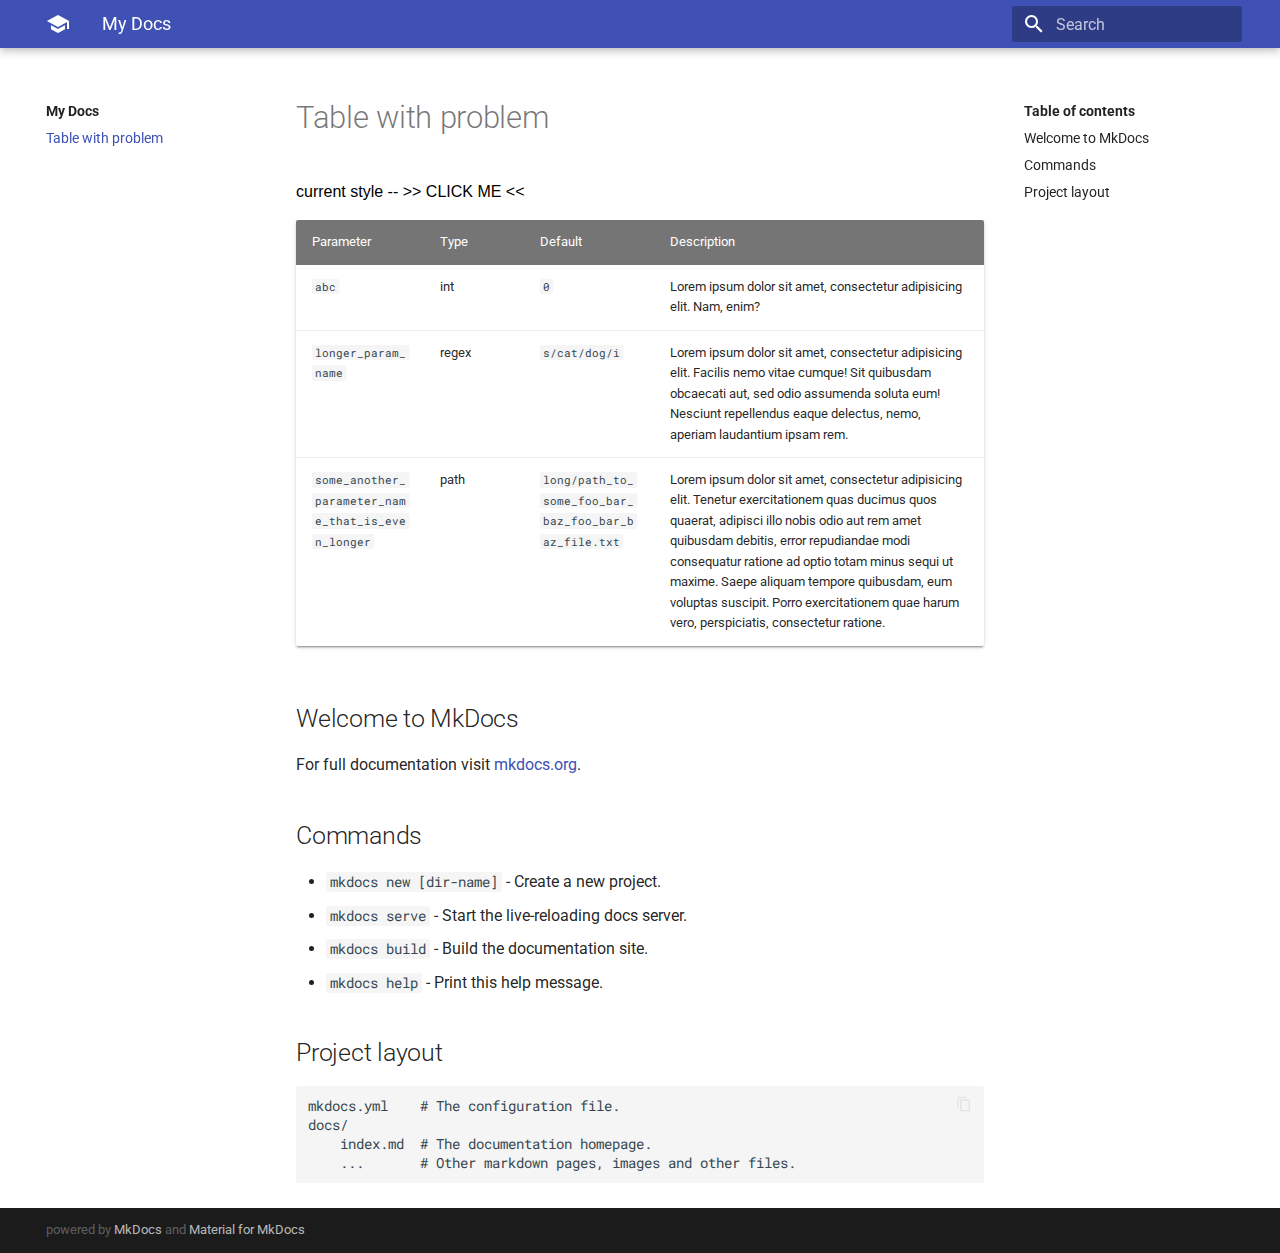
==== docs/index.html @ 88cce34f "Add the actual demo" ====
<!DOCTYPE html>
<html lang="en" class="no-js">
  <head>

      <meta charset="utf-8">
      <meta name="viewport" content="width=device-width,initial-scale=1">
      <meta http-equiv="x-ua-compatible" content="ie=edge">




        <meta name="lang:clipboard.copy" content="Copy to clipboard">

        <meta name="lang:clipboard.copied" content="Copied to clipboard">

        <meta name="lang:search.language" content="en">

        <meta name="lang:search.pipeline.stopwords" content="True">

        <meta name="lang:search.pipeline.trimmer" content="True">

        <meta name="lang:search.result.none" content="No matching documents">

        <meta name="lang:search.result.one" content="1 matching document">

        <meta name="lang:search.result.other" content="# matching documents">

        <meta name="lang:search.tokenizer" content="[\s\-]+">

      <link rel="shortcut icon" href="assets/images/favicon.png">
      <meta name="generator" content="mkdocs-1.0.4, mkdocs-material-3.1.0">



        <title>My Docs</title>



      <link rel="stylesheet" href="assets/stylesheets/application.11e41852.css">




      <script src="assets/javascripts/modernizr.20ef595d.js"></script>



        <link href="https://fonts.gstatic.com" rel="preconnect" crossorigin>
        <link rel="stylesheet" href="https://fonts.googleapis.com/css?family=Roboto:300,400,400i,700|Roboto+Mono">
        <style>body,input{font-family:"Roboto","Helvetica Neue",Helvetica,Arial,sans-serif}code,kbd,pre{font-family:"Roboto Mono","Courier New",Courier,monospace}</style>


    <link rel="stylesheet" href="assets/fonts/material-icons.css">



  </head>

    <body dir="ltr">

    <svg class="md-svg">
      <defs>


      </defs>
    </svg>
    <input class="md-toggle" data-md-toggle="drawer" type="checkbox" id="__drawer" autocomplete="off">
    <input class="md-toggle" data-md-toggle="search" type="checkbox" id="__search" autocomplete="off">
    <label class="md-overlay" data-md-component="overlay" for="__drawer"></label>

      <a href="#table-with-problem" tabindex="1" class="md-skip">
        Skip to content
      </a>


      <header class="md-header" data-md-component="header">
  <nav class="md-header-nav md-grid">
    <div class="md-flex">
      <div class="md-flex__cell md-flex__cell--shrink">
        <a href="." title="My Docs" class="md-header-nav__button md-logo">

            <i class="md-icon"></i>

        </a>
      </div>
      <div class="md-flex__cell md-flex__cell--shrink">
        <label class="md-icon md-icon--menu md-header-nav__button" for="__drawer"></label>
      </div>
      <div class="md-flex__cell md-flex__cell--stretch">
        <div class="md-flex__ellipsis md-header-nav__title" data-md-component="title">


              <span class="md-header-nav__topic">
                My Docs
              </span>
              <span class="md-header-nav__topic">
                Table with problem
              </span>


        </div>
      </div>
      <div class="md-flex__cell md-flex__cell--shrink">


            <label class="md-icon md-icon--search md-header-nav__button" for="__search"></label>

<div class="md-search" data-md-component="search" role="dialog">
  <label class="md-search__overlay" for="__search"></label>
  <div class="md-search__inner" role="search">
    <form class="md-search__form" name="search">
      <input type="text" class="md-search__input" name="query" placeholder="Search" autocapitalize="off" autocorrect="off" autocomplete="off" spellcheck="false" data-md-component="query" data-md-state="active">
      <label class="md-icon md-search__icon" for="__search"></label>
      <button type="reset" class="md-icon md-search__icon" data-md-component="reset" tabindex="-1">
        &#xE5CD;
      </button>
    </form>
    <div class="md-search__output">
      <div class="md-search__scrollwrap" data-md-scrollfix>
        <div class="md-search-result" data-md-component="result">
          <div class="md-search-result__meta">
            Type to start searching
          </div>
          <ol class="md-search-result__list"></ol>
        </div>
      </div>
    </div>
  </div>
</div>


      </div>

    </div>
  </nav>
</header>

    <div class="md-container">




      <main class="md-main">
        <div class="md-main__inner md-grid" data-md-component="container">


              <div class="md-sidebar md-sidebar--primary" data-md-component="navigation">
                <div class="md-sidebar__scrollwrap">
                  <div class="md-sidebar__inner">
                    <nav class="md-nav md-nav--primary" data-md-level="0">
  <label class="md-nav__title md-nav__title--site" for="__drawer">
    <a href="." title="My Docs" class="md-nav__button md-logo">

        <i class="md-icon"></i>

    </a>
    My Docs
  </label>

  <ul class="md-nav__list" data-md-scrollfix>








  <li class="md-nav__item md-nav__item--active">

    <input class="md-toggle md-nav__toggle" data-md-toggle="toc" type="checkbox" id="__toc">




      <label class="md-nav__link md-nav__link--active" for="__toc">
        Table with problem
      </label>

    <a href="." title="Table with problem" class="md-nav__link md-nav__link--active">
      Table with problem
    </a>


<nav class="md-nav md-nav--secondary">





    <label class="md-nav__title" for="__toc">Table of contents</label>
    <ul class="md-nav__list" data-md-scrollfix>

        <li class="md-nav__item">
  <a href="#welcome-to-mkdocs" title="Welcome to MkDocs" class="md-nav__link">
    Welcome to MkDocs
  </a>

</li>

        <li class="md-nav__item">
  <a href="#commands" title="Commands" class="md-nav__link">
    Commands
  </a>

</li>

        <li class="md-nav__item">
  <a href="#project-layout" title="Project layout" class="md-nav__link">
    Project layout
  </a>

</li>





    </ul>

</nav>

  </li>


  </ul>
</nav>
                  </div>
                </div>
              </div>


              <div class="md-sidebar md-sidebar--secondary" data-md-component="toc">
                <div class="md-sidebar__scrollwrap">
                  <div class="md-sidebar__inner">

<nav class="md-nav md-nav--secondary">





    <label class="md-nav__title" for="__toc">Table of contents</label>
    <ul class="md-nav__list" data-md-scrollfix>

        <li class="md-nav__item">
  <a href="#welcome-to-mkdocs" title="Welcome to MkDocs" class="md-nav__link">
    Welcome to MkDocs
  </a>

</li>

        <li class="md-nav__item">
  <a href="#commands" title="Commands" class="md-nav__link">
    Commands
  </a>

</li>

        <li class="md-nav__item">
  <a href="#project-layout" title="Project layout" class="md-nav__link">
    Project layout
  </a>

</li>





    </ul>

</nav>
                  </div>
                </div>
              </div>


          <div class="md-content">
            <article class="md-content__inner md-typeset">



                <h1 id="table-with-problem">Table with problem</h1>
<p><button id="change-table-layout">current style -- &gt;&gt; CLICK ME &lt;&lt;</button></p>
<table>
<thead>
<tr>
<th align="left">Parameter</th>
<th align="left">Type</th>
<th align="left">Default</th>
<th align="left">Description</th>
</tr>
</thead>
<tbody>
<tr>
<td align="left"><code>abc</code></td>
<td align="left">int</td>
<td align="left"><code>0</code></td>
<td align="left">Lorem ipsum dolor sit amet, consectetur adipisicing elit. Nam, enim?</td>
</tr>
<tr>
<td align="left"><code>longer_param_name</code></td>
<td align="left">regex</td>
<td align="left"><code>s/cat/dog/i</code></td>
<td align="left">Lorem ipsum dolor sit amet, consectetur adipisicing elit. Facilis nemo vitae cumque! Sit quibusdam obcaecati aut, sed odio assumenda soluta eum! Nesciunt repellendus eaque delectus, nemo, aperiam laudantium ipsam rem.</td>
</tr>
<tr>
<td align="left"><code>some_another_parameter_name_that_is_even_longer</code></td>
<td align="left">path</td>
<td align="left"><code>long/path_to_some_foo_bar_baz_foo_bar_baz_file.txt</code></td>
<td align="left">Lorem ipsum dolor sit amet, consectetur adipisicing elit. Tenetur exercitationem quas ducimus quos quaerat, adipisci illo nobis odio aut rem amet quibusdam debitis, error repudiandae modi consequatur ratione ad optio totam minus sequi ut maxime. Saepe aliquam tempore quibusdam, eum voluptas suscipit. Porro exercitationem quae harum vero, perspiciatis, consectetur ratione.</td>
</tr>
</tbody>
</table>
<h2 id="welcome-to-mkdocs">Welcome to MkDocs</h2>
<p>For full documentation visit <a href="https://mkdocs.org">mkdocs.org</a>.</p>
<h2 id="commands">Commands</h2>
<ul>
<li><code>mkdocs new [dir-name]</code> - Create a new project.</li>
<li><code>mkdocs serve</code> - Start the live-reloading docs server.</li>
<li><code>mkdocs build</code> - Build the documentation site.</li>
<li><code>mkdocs help</code> - Print this help message.</li>
</ul>
<h2 id="project-layout">Project layout</h2>
<pre><code>mkdocs.yml    # The configuration file.
docs/
    index.md  # The documentation homepage.
    ...       # Other markdown pages, images and other files.
</code></pre>
<script type='text/javascript'>
function changeTableLayout() {
  let t = document.evaluate("//div[contains(@class, 'md-typeset__table')]/table", document, null, XPathResult.FIRST_ORDERED_NODE_TYPE, null).singleNodeValue;
  const style = t.getAttribute('style');

  if (style === "table-layout:fixed") {
    t.setAttribute('style', 'table-layout:auto');
  }
  else if (style === "table-layout:auto") {
    t.setAttribute('style', 'table-layout:fixed');
  }
  else {
    t.setAttribute('style', 'table-layout:fixed');
  }
  updateButtonText();
}

function updateButtonText() {
  let b = document.getElementById('change-table-layout')
  const t = document.evaluate("//div[contains(@class, 'md-typeset__table')]/table", document, null, XPathResult.FIRST_ORDERED_NODE_TYPE, null).singleNodeValue;
  const style = t.getAttribute('style');
  b.textContent = 'current style -- ' + style;
}

b = document.getElementById('change-table-layout')
document.getElementById('change-table-layout').onclick = changeTableLayout;
</script>









            </article>
          </div>
        </div>
      </main>


<footer class="md-footer">

  <div class="md-footer-meta md-typeset">
    <div class="md-footer-meta__inner md-grid">
      <div class="md-footer-copyright">

        powered by
        <a href="https://www.mkdocs.org">MkDocs</a>
        and
        <a href="https://squidfunk.github.io/mkdocs-material/">
          Material for MkDocs</a>
      </div>



    </div>
  </div>
</footer>

    </div>

      <script src="assets/javascripts/application.9e1f3b71.js"></script>

      <script>app.initialize({version:"1.0.4",url:{base:"."}})</script>





  </body>
</html>
---- docs/assets/stylesheets/application.11e41852.css ----
@charset "UTF-8";
html {
  box-sizing: border-box; }

*,
*::before,
*::after {
  box-sizing: inherit; }

html {
  -webkit-text-size-adjust: none;
     -moz-text-size-adjust: none;
      -ms-text-size-adjust: none;
          text-size-adjust: none; }

body {
  margin: 0; }

hr {
  overflow: visible;
  box-sizing: content-box; }

a {
  -webkit-text-decoration-skip: objects; }

a,
button,
label,
input {
  -webkit-tap-highlight-color: transparent; }

a {
  color: inherit;
  text-decoration: none; }

small {
  font-size: 80%; }

sub,
sup {
  position: relative;
  font-size: 80%;
  line-height: 0;
  vertical-align: baseline; }

sub {
  bottom: -0.25em; }

sup {
  top: -0.5em; }

img {
  border-style: none; }

table {
  border-collapse: separate;
  border-spacing: 0; }

td,
th {
  font-weight: normal;
  vertical-align: top; }

button {
  margin: 0;
  padding: 0;
  border: 0;
  outline-style: none;
  background: transparent;
  font-size: inherit; }

input {
  border: 0;
  outline: 0; }

.md-icon, .md-clipboard::before, .md-nav__title::before, .md-nav__button, .md-nav__link::after, .md-search-result__article--document::before, .md-source-file::before, .md-typeset .admonition > .admonition-title::before, .md-typeset details > .admonition-title::before, .md-typeset .admonition > summary::before, .md-typeset details > summary::before, .md-typeset .footnote-backref, .md-typeset .critic.comment::before, .md-typeset summary::after, .md-typeset .task-list-control .task-list-indicator::before {
  font-family: "Material Icons";
  font-style: normal;
  font-variant: normal;
  font-weight: normal;
  line-height: 1;
  text-transform: none;
  white-space: nowrap;
  speak: none;
  word-wrap: normal;
  direction: ltr; }
  .md-content__icon, .md-header-nav__button, .md-footer-nav__button, .md-nav__title::before, .md-nav__button, .md-search-result__article--document::before {
    display: inline-block;
    margin: 0.4rem;
    padding: 0.8rem;
    font-size: 2.4rem;
    cursor: pointer; }

.md-icon--arrow-back::before {
  content: "\E5C4"; }

.md-icon--arrow-forward::before {
  content: "\E5C8"; }

.md-icon--menu::before {
  content: "\E5D2"; }

.md-icon--search::before {
  content: "\E8B6"; }

[dir="rtl"] .md-icon--arrow-back::before {
  content: "\E5C8"; }

[dir="rtl"] .md-icon--arrow-forward::before {
  content: "\E5C4"; }

body {
  -webkit-font-smoothing: antialiased;
  -moz-osx-font-smoothing: grayscale; }

body,
input {
  color: rgba(0, 0, 0, 0.87);
  -webkit-font-feature-settings: "kern", "liga";
          font-feature-settings: "kern", "liga";
  font-family: "Helvetica Neue", Helvetica, Arial, sans-serif; }

pre,
code,
kbd {
  color: rgba(0, 0, 0, 0.87);
  -webkit-font-feature-settings: "kern";
          font-feature-settings: "kern";
  font-family: "Courier New", Courier, monospace; }

.md-typeset {
  font-size: 1.6rem;
  line-height: 1.6;
  -webkit-print-color-adjust: exact; }
  .md-typeset p,
  .md-typeset ul,
  .md-typeset ol,
  .md-typeset blockquote {
    margin: 1em 0; }
  .md-typeset h1 {
    margin: 0 0 4rem;
    color: rgba(0, 0, 0, 0.54);
    font-size: 3.125rem;
    font-weight: 300;
    letter-spacing: -0.01em;
    line-height: 1.3; }
  .md-typeset h2 {
    margin: 4rem 0 1.6rem;
    font-size: 2.5rem;
    font-weight: 300;
    letter-spacing: -0.01em;
    line-height: 1.4; }
  .md-typeset h3 {
    margin: 3.2rem 0 1.6rem;
    font-size: 2rem;
    font-weight: 400;
    letter-spacing: -0.01em;
    line-height: 1.5; }
  .md-typeset h2 + h3 {
    margin-top: 1.6rem; }
  .md-typeset h4 {
    margin: 1.6rem 0;
    font-size: 1.6rem;
    font-weight: 700;
    letter-spacing: -0.01em; }
  .md-typeset h5,
  .md-typeset h6 {
    margin: 1.6rem 0;
    color: rgba(0, 0, 0, 0.54);
    font-size: 1.28rem;
    font-weight: 700;
    letter-spacing: -0.01em; }
  .md-typeset h5 {
    text-transform: uppercase; }
  .md-typeset hr {
    margin: 1.5em 0;
    border-bottom: 0.1rem dotted rgba(0, 0, 0, 0.26); }
  .md-typeset a {
    color: #3f51b5;
    word-break: break-word; }
    .md-typeset a, .md-typeset a::before {
      transition: color 0.125s; }
    .md-typeset a:hover, .md-typeset a:active {
      color: #536dfe; }
  .md-typeset code,
  .md-typeset pre {
    background-color: rgba(236, 236, 236, 0.5);
    color: #37474F;
    font-size: 85%;
    direction: ltr; }
  .md-typeset code {
    margin: 0 0.29412em;
    padding: 0.07353em 0;
    border-radius: 0.2rem;
    box-shadow: 0.29412em 0 0 rgba(236, 236, 236, 0.5), -0.29412em 0 0 rgba(236, 236, 236, 0.5);
    word-break: break-word;
    -webkit-box-decoration-break: clone;
            box-decoration-break: clone; }
  .md-typeset h1 code,
  .md-typeset h2 code,
  .md-typeset h3 code,
  .md-typeset h4 code,
  .md-typeset h5 code,
  .md-typeset h6 code {
    margin: 0;
    background-color: transparent;
    box-shadow: none; }
  .md-typeset a > code {
    margin: inherit;
    padding: inherit;
    border-radius: none;
    background-color: inherit;
    color: inherit;
    box-shadow: none; }
  .md-typeset pre {
    position: relative;
    margin: 1em 0;
    border-radius: 0.2rem;
    line-height: 1.4;
    -webkit-overflow-scrolling: touch; }
    .md-typeset pre > code {
      display: block;
      margin: 0;
      padding: 1.05rem 1.2rem;
      background-color: transparent;
      font-size: inherit;
      box-shadow: none;
      -webkit-box-decoration-break: none;
              box-decoration-break: none;
      overflow: auto; }
      .md-typeset pre > code::-webkit-scrollbar {
        width: 0.4rem;
        height: 0.4rem; }
      .md-typeset pre > code::-webkit-scrollbar-thumb {
        background-color: rgba(0, 0, 0, 0.26); }
        .md-typeset pre > code::-webkit-scrollbar-thumb:hover {
          background-color: #536dfe; }
  .md-typeset kbd {
    padding: 0 0.29412em;
    border: 0.1rem solid #c9c9c9;
    border-radius: 0.3rem;
    border-bottom-color: #bcbcbc;
    background-color: #FCFCFC;
    color: #555555;
    font-size: 85%;
    box-shadow: 0 0.1rem 0 #b0b0b0;
    word-break: break-word; }
  .md-typeset mark {
    margin: 0 0.25em;
    padding: 0.0625em 0;
    border-radius: 0.2rem;
    background-color: rgba(255, 235, 59, 0.5);
    box-shadow: 0.25em 0 0 rgba(255, 235, 59, 0.5), -0.25em 0 0 rgba(255, 235, 59, 0.5);
    word-break: break-word;
    -webkit-box-decoration-break: clone;
            box-decoration-break: clone; }
  .md-typeset abbr {
    border-bottom: 0.1rem dotted rgba(0, 0, 0, 0.54);
    text-decoration: none;
    cursor: help; }
  .md-typeset small {
    opacity: 0.75; }
  .md-typeset sup,
  .md-typeset sub {
    margin-left: 0.07812em; }
    [dir="rtl"] .md-typeset sup, [dir="rtl"]
    .md-typeset sub {
      margin-right: 0.07812em;
      margin-left: initial; }
  .md-typeset blockquote {
    padding-left: 1.2rem;
    border-left: 0.4rem solid rgba(0, 0, 0, 0.26);
    color: rgba(0, 0, 0, 0.54); }
    [dir="rtl"] .md-typeset blockquote {
      padding-right: 1.2rem;
      padding-left: initial;
      border-right: 0.4rem solid rgba(0, 0, 0, 0.26);
      border-left: initial; }
  .md-typeset ul {
    list-style-type: disc; }
  .md-typeset ul,
  .md-typeset ol {
    margin-left: 0.625em;
    padding: 0; }
    [dir="rtl"] .md-typeset ul, [dir="rtl"]
    .md-typeset ol {
      margin-right: 0.625em;
      margin-left: initial; }
    .md-typeset ul ol,
    .md-typeset ol ol {
      list-style-type: lower-alpha; }
      .md-typeset ul ol ol,
      .md-typeset ol ol ol {
        list-style-type: lower-roman; }
    .md-typeset ul li,
    .md-typeset ol li {
      margin-bottom: 0.5em;
      margin-left: 1.25em; }
      [dir="rtl"] .md-typeset ul li, [dir="rtl"]
      .md-typeset ol li {
        margin-right: 1.25em;
        margin-left: initial; }
      .md-typeset ul li p,
      .md-typeset ul li blockquote,
      .md-typeset ol li p,
      .md-typeset ol li blockquote {
        margin: 0.5em 0; }
      .md-typeset ul li:last-child,
      .md-typeset ol li:last-child {
        margin-bottom: 0; }
      .md-typeset ul li ul,
      .md-typeset ul li ol,
      .md-typeset ol li ul,
      .md-typeset ol li ol {
        margin: 0.5em 0 0.5em 0.625em; }
        [dir="rtl"] .md-typeset ul li ul, [dir="rtl"]
        .md-typeset ul li ol, [dir="rtl"]
        .md-typeset ol li ul, [dir="rtl"]
        .md-typeset ol li ol {
          margin-right: 0.625em;
          margin-left: initial; }
  .md-typeset dd {
    margin: 1em 0 1em 1.875em; }
    [dir="rtl"] .md-typeset dd {
      margin-right: 1.875em;
      margin-left: initial; }
  .md-typeset iframe,
  .md-typeset img,
  .md-typeset svg {
    max-width: 100%; }
  .md-typeset table:not([class]) {
    box-shadow: 0 2px 2px 0 rgba(0, 0, 0, 0.14), 0 1px 5px 0 rgba(0, 0, 0, 0.12), 0 3px 1px -2px rgba(0, 0, 0, 0.2);
    display: inline-block;
    max-width: 100%;
    border-radius: 0.2rem;
    font-size: 1.28rem;
    overflow: auto;
    -webkit-overflow-scrolling: touch; }
    .md-typeset table:not([class]) + * {
      margin-top: 1.5em; }
    .md-typeset table:not([class]) th:not([align]),
    .md-typeset table:not([class]) td:not([align]) {
      text-align: left; }
      [dir="rtl"] .md-typeset table:not([class]) th:not([align]), [dir="rtl"]
      .md-typeset table:not([class]) td:not([align]) {
        text-align: right; }
    .md-typeset table:not([class]) th {
      min-width: 10rem;
      padding: 1.2rem 1.6rem;
      background-color: rgba(0, 0, 0, 0.54);
      color: white;
      vertical-align: top; }
    .md-typeset table:not([class]) td {
      padding: 1.2rem 1.6rem;
      border-top: 0.1rem solid rgba(0, 0, 0, 0.07);
      vertical-align: top; }
    .md-typeset table:not([class]) tr:first-child td {
      border-top: 0; }
    .md-typeset table:not([class]) a {
      word-break: normal; }
  .md-typeset__scrollwrap {
    margin: 1em -1.6rem;
    overflow-x: auto;
    -webkit-overflow-scrolling: touch; }
  .md-typeset .md-typeset__table {
    display: inline-block;
    margin-bottom: 0.5em;
    padding: 0 1.6rem; }
    .md-typeset .md-typeset__table table {
      display: table;
      width: 100%;
      margin: 0;
      overflow: hidden; }

html {
  height: 100%;
  font-size: 62.5%;
  overflow-x: hidden; }

body {
  position: relative;
  height: 100%; }

hr {
  display: block;
  height: 0.1rem;
  padding: 0;
  border: 0; }

.md-svg {
  display: none; }

.md-grid {
  max-width: 122rem;
  margin-right: auto;
  margin-left: auto; }

.md-container,
.md-main {
  overflow: auto; }

.md-container {
  display: table;
  width: 100%;
  height: 100%;
  padding-top: 4.8rem;
  table-layout: fixed; }

.md-main {
  display: table-row;
  height: 100%; }
  .md-main__inner {
    height: 100%;
    padding-top: 3rem;
    padding-bottom: 0.1rem; }

.md-toggle {
  display: none; }

.md-overlay {
  position: fixed;
  top: 0;
  width: 0;
  height: 0;
  transition: width   0s 0.25s, height  0s 0.25s, opacity 0.25s;
  background-color: rgba(0, 0, 0, 0.54);
  opacity: 0;
  z-index: 3; }

.md-flex {
  display: table; }
  .md-flex__cell {
    display: table-cell;
    position: relative;
    vertical-align: top; }
    .md-flex__cell--shrink {
      width: 0%; }
    .md-flex__cell--stretch {
      display: table;
      width: 100%;
      table-layout: fixed; }
  .md-flex__ellipsis {
    display: table-cell;
    text-overflow: ellipsis;
    white-space: nowrap;
    overflow: hidden; }

.md-skip {
  position: fixed;
  width: 0.1rem;
  height: 0.1rem;
  margin: 1rem;
  padding: 0.6rem 1rem;
  clip: rect(0.1rem);
  -webkit-transform: translateY(0.8rem);
          transform: translateY(0.8rem);
  border-radius: 0.2rem;
  background-color: rgba(0, 0, 0, 0.87);
  color: white;
  font-size: 1.28rem;
  opacity: 0;
  overflow: hidden; }
  .md-skip:focus {
    width: auto;
    height: auto;
    clip: auto;
    -webkit-transform: translateX(0);
            transform: translateX(0);
    transition: opacity 0.175s 0.075s, -webkit-transform 0.25s cubic-bezier(0.4, 0, 0.2, 1);
    transition: transform 0.25s cubic-bezier(0.4, 0, 0.2, 1), opacity 0.175s 0.075s;
    transition: transform 0.25s cubic-bezier(0.4, 0, 0.2, 1), opacity 0.175s 0.075s, -webkit-transform 0.25s cubic-bezier(0.4, 0, 0.2, 1);
    opacity: 1;
    z-index: 10; }

@page {
  margin: 25mm; }

.md-clipboard {
  position: absolute;
  top: 0.6rem;
  right: 0.6rem;
  width: 2.8rem;
  height: 2.8rem;
  border-radius: 0.2rem;
  font-size: 1.6rem;
  cursor: pointer;
  z-index: 1;
  -webkit-backface-visibility: hidden;
          backface-visibility: hidden; }
  .md-clipboard::before {
    transition: color   0.25s, opacity 0.25s;
    color: rgba(0, 0, 0, 0.07);
    content: "\E14D"; }
    pre:hover .md-clipboard::before,
    .codehilite:hover .md-clipboard::before,
    .md-typeset .highlight:hover .md-clipboard::before {
      color: rgba(0, 0, 0, 0.54); }
  .md-clipboard:focus::before, .md-clipboard:hover::before {
    color: #536dfe; }
  .md-clipboard__message {
    display: block;
    position: absolute;
    top: 0;
    right: 3.4rem;
    padding: 0.6rem 1rem;
    -webkit-transform: translateX(0.8rem);
            transform: translateX(0.8rem);
    transition: opacity 0.175s, -webkit-transform 0.25s cubic-bezier(0.9, 0.1, 0.9, 0);
    transition: transform 0.25s cubic-bezier(0.9, 0.1, 0.9, 0), opacity 0.175s;
    transition: transform 0.25s cubic-bezier(0.9, 0.1, 0.9, 0), opacity 0.175s, -webkit-transform 0.25s cubic-bezier(0.9, 0.1, 0.9, 0);
    border-radius: 0.2rem;
    background-color: rgba(0, 0, 0, 0.54);
    color: white;
    font-size: 1.28rem;
    white-space: nowrap;
    opacity: 0;
    pointer-events: none; }
    .md-clipboard__message--active {
      -webkit-transform: translateX(0);
              transform: translateX(0);
      transition: opacity 0.175s 0.075s, -webkit-transform 0.25s cubic-bezier(0.4, 0, 0.2, 1);
      transition: transform 0.25s cubic-bezier(0.4, 0, 0.2, 1), opacity 0.175s 0.075s;
      transition: transform 0.25s cubic-bezier(0.4, 0, 0.2, 1), opacity 0.175s 0.075s, -webkit-transform 0.25s cubic-bezier(0.4, 0, 0.2, 1);
      opacity: 1;
      pointer-events: initial; }
    .md-clipboard__message::before {
      content: attr(aria-label); }
    .md-clipboard__message::after {
      display: block;
      position: absolute;
      top: 50%;
      right: -0.4rem;
      width: 0;
      margin-top: -0.4rem;
      border-width: 0.4rem 0 0.4rem 0.4rem;
      border-style: solid;
      border-color: transparent rgba(0, 0, 0, 0.54);
      content: ""; }

.md-content__inner {
  margin: 0 1.6rem 2.4rem;
  padding-top: 1.2rem; }
  .md-content__inner::before {
    display: block;
    height: 0.8rem;
    content: ""; }
  .md-content__inner > :last-child {
    margin-bottom: 0; }

.md-content__icon {
  position: relative;
  margin: 0.8rem 0;
  padding: 0;
  float: right; }
  .md-typeset .md-content__icon {
    color: rgba(0, 0, 0, 0.26); }

.md-header {
  position: fixed;
  top: 0;
  right: 0;
  left: 0;
  height: 4.8rem;
  transition: background-color 0.25s, color 0.25s;
  background-color: #3f51b5;
  color: white;
  box-shadow: none;
  z-index: 2;
  -webkit-backface-visibility: hidden;
          backface-visibility: hidden; }
  .no-js .md-header {
    transition: none;
    box-shadow: none; }
  .md-header[data-md-state="shadow"] {
    transition: background-color 0.25s, color 0.25s, box-shadow 0.25s;
    box-shadow: 0 0 0.4rem rgba(0, 0, 0, 0.1), 0 0.4rem 0.8rem rgba(0, 0, 0, 0.2); }

.md-header-nav {
  padding: 0 0.4rem; }
  .md-header-nav__button {
    position: relative;
    transition: opacity 0.25s;
    z-index: 1; }
    .md-header-nav__button:hover {
      opacity: 0.7; }
    .md-header-nav__button.md-logo * {
      display: block; }
    .no-js .md-header-nav__button.md-icon--search {
      display: none; }
  .md-header-nav__topic {
    display: block;
    position: absolute;
    transition: opacity 0.15s, -webkit-transform 0.4s cubic-bezier(0.1, 0.7, 0.1, 1);
    transition: transform 0.4s cubic-bezier(0.1, 0.7, 0.1, 1), opacity 0.15s;
    transition: transform 0.4s cubic-bezier(0.1, 0.7, 0.1, 1), opacity 0.15s, -webkit-transform 0.4s cubic-bezier(0.1, 0.7, 0.1, 1);
    text-overflow: ellipsis;
    white-space: nowrap;
    overflow: hidden; }
    .md-header-nav__topic + .md-header-nav__topic {
      -webkit-transform: translateX(2.5rem);
              transform: translateX(2.5rem);
      transition: opacity 0.15s, -webkit-transform 0.4s cubic-bezier(1, 0.7, 0.1, 0.1);
      transition: transform 0.4s cubic-bezier(1, 0.7, 0.1, 0.1), opacity 0.15s;
      transition: transform 0.4s cubic-bezier(1, 0.7, 0.1, 0.1), opacity 0.15s, -webkit-transform 0.4s cubic-bezier(1, 0.7, 0.1, 0.1);
      opacity: 0;
      z-index: -1;
      pointer-events: none; }
      [dir="rtl"] .md-header-nav__topic + .md-header-nav__topic {
        -webkit-transform: translateX(-2.5rem);
                transform: translateX(-2.5rem); }
    .no-js .md-header-nav__topic {
      position: initial; }
    .no-js .md-header-nav__topic + .md-header-nav__topic {
      display: none; }
  .md-header-nav__title {
    padding: 0 2rem;
    font-size: 1.8rem;
    line-height: 4.8rem; }
    .md-header-nav__title[data-md-state="active"] .md-header-nav__topic {
      -webkit-transform: translateX(-2.5rem);
              transform: translateX(-2.5rem);
      transition: opacity 0.15s, -webkit-transform 0.4s cubic-bezier(1, 0.7, 0.1, 0.1);
      transition: transform 0.4s cubic-bezier(1, 0.7, 0.1, 0.1), opacity 0.15s;
      transition: transform 0.4s cubic-bezier(1, 0.7, 0.1, 0.1), opacity 0.15s, -webkit-transform 0.4s cubic-bezier(1, 0.7, 0.1, 0.1);
      opacity: 0;
      z-index: -1;
      pointer-events: none; }
      [dir="rtl"] .md-header-nav__title[data-md-state="active"] .md-header-nav__topic {
        -webkit-transform: translateX(2.5rem);
                transform: translateX(2.5rem); }
      .md-header-nav__title[data-md-state="active"] .md-header-nav__topic + .md-header-nav__topic {
        -webkit-transform: translateX(0);
                transform: translateX(0);
        transition: opacity 0.15s, -webkit-transform 0.4s cubic-bezier(0.1, 0.7, 0.1, 1);
        transition: transform 0.4s cubic-bezier(0.1, 0.7, 0.1, 1), opacity 0.15s;
        transition: transform 0.4s cubic-bezier(0.1, 0.7, 0.1, 1), opacity 0.15s, -webkit-transform 0.4s cubic-bezier(0.1, 0.7, 0.1, 1);
        opacity: 1;
        z-index: 0;
        pointer-events: initial; }
  .md-header-nav__source {
    display: none; }

.md-hero {
  transition: background 0.25s;
  background-color: #3f51b5;
  color: white;
  font-size: 2rem;
  overflow: hidden; }
  .md-hero__inner {
    margin-top: 2rem;
    padding: 1.6rem 1.6rem 0.8rem;
    transition: opacity 0.25s, -webkit-transform 0.4s cubic-bezier(0.1, 0.7, 0.1, 1);
    transition: transform 0.4s cubic-bezier(0.1, 0.7, 0.1, 1), opacity 0.25s;
    transition: transform 0.4s cubic-bezier(0.1, 0.7, 0.1, 1), opacity 0.25s, -webkit-transform 0.4s cubic-bezier(0.1, 0.7, 0.1, 1);
    transition-delay: 0.1s; }
    [data-md-state="hidden"] .md-hero__inner {
      pointer-events: none;
      -webkit-transform: translateY(1.25rem);
              transform: translateY(1.25rem);
      transition: opacity   0.1s 0s, -webkit-transform 0s   0.4s;
      transition: transform 0s   0.4s, opacity   0.1s 0s;
      transition: transform 0s   0.4s, opacity   0.1s 0s, -webkit-transform 0s   0.4s;
      opacity: 0; }
    .md-hero--expand .md-hero__inner {
      margin-bottom: 2.4rem; }

.md-footer-nav {
  background-color: rgba(0, 0, 0, 0.87);
  color: white; }
  .md-footer-nav__inner {
    padding: 0.4rem;
    overflow: auto; }
  .md-footer-nav__link {
    padding-top: 2.8rem;
    padding-bottom: 0.8rem;
    transition: opacity 0.25s; }
    .md-footer-nav__link:hover {
      opacity: 0.7; }
    .md-footer-nav__link--prev {
      width: 25%;
      float: left; }
      [dir="rtl"] .md-footer-nav__link--prev {
        float: right; }
    .md-footer-nav__link--next {
      width: 75%;
      float: right;
      text-align: right; }
      [dir="rtl"] .md-footer-nav__link--next {
        float: left;
        text-align: left; }
  .md-footer-nav__button {
    transition: background 0.25s; }
  .md-footer-nav__title {
    position: relative;
    padding: 0 2rem;
    font-size: 1.8rem;
    line-height: 4.8rem; }
  .md-footer-nav__direction {
    position: absolute;
    right: 0;
    left: 0;
    margin-top: -2rem;
    padding: 0 2rem;
    color: rgba(255, 255, 255, 0.7);
    font-size: 1.5rem; }

.md-footer-meta {
  background-color: rgba(0, 0, 0, 0.895); }
  .md-footer-meta__inner {
    padding: 0.4rem;
    overflow: auto; }
  html .md-footer-meta.md-typeset a {
    color: rgba(255, 255, 255, 0.7); }
    html .md-footer-meta.md-typeset a:focus, html .md-footer-meta.md-typeset a:hover {
      color: white; }

.md-footer-copyright {
  margin: 0 1.2rem;
  padding: 0.8rem 0;
  color: rgba(255, 255, 255, 0.3);
  font-size: 1.28rem; }
  .md-footer-copyright__highlight {
    color: rgba(255, 255, 255, 0.7); }

.md-footer-social {
  margin: 0 0.8rem;
  padding: 0.4rem 0 1.2rem; }
  .md-footer-social__link {
    display: inline-block;
    width: 3.2rem;
    height: 3.2rem;
    font-size: 1.6rem;
    text-align: center; }
    .md-footer-social__link::before {
      line-height: 1.9; }

.md-nav {
  font-size: 1.4rem;
  line-height: 1.3; }
  .md-nav__title {
    display: block;
    padding: 0 1.2rem;
    font-weight: 700;
    text-overflow: ellipsis;
    overflow: hidden; }
    .md-nav__title::before {
      display: none;
      content: "\E5C4"; }
      [dir="rtl"] .md-nav__title::before {
        content: "\E5C8"; }
    .md-nav__title .md-nav__button {
      display: none; }
  .md-nav__list {
    margin: 0;
    padding: 0;
    list-style: none; }
  .md-nav__item {
    padding: 0 1.2rem; }
    .md-nav__item:last-child {
      padding-bottom: 1.2rem; }
    .md-nav__item .md-nav__item {
      padding-right: 0; }
      [dir="rtl"] .md-nav__item .md-nav__item {
        padding-right: 1.2rem;
        padding-left: 0; }
      .md-nav__item .md-nav__item:last-child {
        padding-bottom: 0; }
  .md-nav__button img {
    width: 100%;
    height: auto; }
  .md-nav__link {
    display: block;
    margin-top: 0.625em;
    transition: color 0.125s;
    text-overflow: ellipsis;
    cursor: pointer;
    overflow: hidden; }
    .md-nav__item--nested > .md-nav__link::after {
      content: "\E313"; }
    html .md-nav__link[for="__toc"] {
      display: none; }
      html .md-nav__link[for="__toc"] ~ .md-nav {
        display: none; }
      html .md-nav__link[for="__toc"] + .md-nav__link::after {
        display: none; }
    .md-nav__link[data-md-state="blur"] {
      color: rgba(0, 0, 0, 0.54); }
    .md-nav__link:active, .md-nav__link--active {
      color: #3f51b5; }
    .md-nav__item--nested > .md-nav__link {
      color: inherit; }
    .md-nav__link:focus, .md-nav__link:hover {
      color: #536dfe; }
  .md-nav__source {
    display: none; }

.no-js .md-search {
  display: none; }

.md-search__overlay {
  opacity: 0;
  z-index: 1; }

.md-search__form {
  position: relative; }

.md-search__input {
  position: relative;
  padding: 0 4.4rem 0 7.2rem;
  text-overflow: ellipsis;
  z-index: 2; }
  [dir="rtl"] .md-search__input {
    padding: 0 7.2rem 0 4.4rem; }
  .md-search__input::-webkit-input-placeholder {
    transition: color 0.25s cubic-bezier(0.1, 0.7, 0.1, 1); }
  .md-search__input:-ms-input-placeholder {
    transition: color 0.25s cubic-bezier(0.1, 0.7, 0.1, 1); }
  .md-search__input::-ms-input-placeholder {
    transition: color 0.25s cubic-bezier(0.1, 0.7, 0.1, 1); }
  .md-search__input::placeholder {
    transition: color 0.25s cubic-bezier(0.1, 0.7, 0.1, 1); }
  .md-search__input ~ .md-search__icon, .md-search__input::-webkit-input-placeholder {
    color: rgba(0, 0, 0, 0.54); }
  .md-search__input ~ .md-search__icon, .md-search__input:-ms-input-placeholder {
    color: rgba(0, 0, 0, 0.54); }
  .md-search__input ~ .md-search__icon, .md-search__input::-ms-input-placeholder {
    color: rgba(0, 0, 0, 0.54); }
  .md-search__input ~ .md-search__icon, .md-search__input::placeholder {
    color: rgba(0, 0, 0, 0.54); }
  .md-search__input::-ms-clear {
    display: none; }

.md-search__icon {
  position: absolute;
  transition: color 0.25s cubic-bezier(0.1, 0.7, 0.1, 1), opacity 0.25s;
  font-size: 2.4rem;
  cursor: pointer;
  z-index: 2; }
  .md-search__icon:hover {
    opacity: 0.7; }
  .md-search__icon[for="__search"] {
    top: 0.6rem;
    left: 1rem; }
    [dir="rtl"] .md-search__icon[for="__search"] {
      right: 1rem;
      left: initial; }
    .md-search__icon[for="__search"]::before {
      content: "\E8B6"; }
  .md-search__icon[type="reset"] {
    top: 0.6rem;
    right: 1rem;
    -webkit-transform: scale(0.125);
            transform: scale(0.125);
    transition: opacity 0.15s, -webkit-transform 0.15s cubic-bezier(0.1, 0.7, 0.1, 1);
    transition: transform 0.15s cubic-bezier(0.1, 0.7, 0.1, 1), opacity 0.15s;
    transition: transform 0.15s cubic-bezier(0.1, 0.7, 0.1, 1), opacity 0.15s, -webkit-transform 0.15s cubic-bezier(0.1, 0.7, 0.1, 1);
    opacity: 0; }
    [dir="rtl"] .md-search__icon[type="reset"] {
      right: initial;
      left: 1rem; }
    [data-md-toggle="search"]:checked ~ .md-header .md-search__input:valid ~ .md-search__icon[type="reset"] {
      -webkit-transform: scale(1);
              transform: scale(1);
      opacity: 1; }
      [data-md-toggle="search"]:checked ~ .md-header .md-search__input:valid ~ .md-search__icon[type="reset"]:hover {
        opacity: 0.7; }

.md-search__output {
  position: absolute;
  width: 100%;
  border-radius: 0 0 0.2rem 0.2rem;
  overflow: hidden;
  z-index: 1; }

.md-search__scrollwrap {
  height: 100%;
  background-color: white;
  box-shadow: 0 0.1rem 0 rgba(0, 0, 0, 0.07) inset;
  overflow-y: auto;
  -webkit-overflow-scrolling: touch; }

.md-search-result {
  color: rgba(0, 0, 0, 0.87);
  word-break: break-word; }
  .md-search-result__meta {
    padding: 0 1.6rem;
    background-color: rgba(0, 0, 0, 0.07);
    color: rgba(0, 0, 0, 0.54);
    font-size: 1.28rem;
    line-height: 3.6rem; }
  .md-search-result__list {
    margin: 0;
    padding: 0;
    border-top: 0.1rem solid rgba(0, 0, 0, 0.07);
    list-style: none; }
  .md-search-result__item {
    box-shadow: 0 -0.1rem 0 rgba(0, 0, 0, 0.07); }
  .md-search-result__link {
    display: block;
    transition: background 0.25s;
    outline: 0;
    overflow: hidden; }
    .md-search-result__link[data-md-state="active"], .md-search-result__link:hover {
      background-color: rgba(83, 109, 254, 0.1); }
      .md-search-result__link[data-md-state="active"] .md-search-result__article::before, .md-search-result__link:hover .md-search-result__article::before {
        opacity: 0.7; }
    .md-search-result__link:last-child .md-search-result__teaser {
      margin-bottom: 1.2rem; }
  .md-search-result__article {
    position: relative;
    padding: 0 1.6rem;
    overflow: auto; }
    .md-search-result__article--document::before {
      position: absolute;
      left: 0;
      margin: 0.2rem;
      transition: opacity 0.25s;
      color: rgba(0, 0, 0, 0.54);
      content: "\E880"; }
      [dir="rtl"] .md-search-result__article--document::before {
        right: 0;
        left: initial; }
    .md-search-result__article--document .md-search-result__title {
      margin: 1.1rem 0;
      font-size: 1.6rem;
      font-weight: 400;
      line-height: 1.4; }
  .md-search-result__title {
    margin: 0.5em 0;
    font-size: 1.28rem;
    font-weight: 700;
    line-height: 1.4; }
  .md-search-result__teaser {
    display: -webkit-box;
    max-height: 3.3rem;
    margin: 0.5em 0;
    color: rgba(0, 0, 0, 0.54);
    font-size: 1.28rem;
    line-height: 1.4;
    text-overflow: ellipsis;
    overflow: hidden;
    -webkit-line-clamp: 2; }
  .md-search-result em {
    font-style: normal;
    font-weight: 700;
    text-decoration: underline; }

.md-sidebar {
  position: absolute;
  width: 24.2rem;
  padding: 2.4rem 0;
  overflow: hidden; }
  .md-sidebar[data-md-state="lock"] {
    position: fixed;
    top: 4.8rem; }
  .md-sidebar--secondary {
    display: none; }
  .md-sidebar__scrollwrap {
    max-height: 100%;
    margin: 0 0.4rem;
    overflow-y: auto;
    -webkit-backface-visibility: hidden;
            backface-visibility: hidden; }
    .md-sidebar__scrollwrap::-webkit-scrollbar {
      width: 0.4rem;
      height: 0.4rem; }
    .md-sidebar__scrollwrap::-webkit-scrollbar-thumb {
      background-color: rgba(0, 0, 0, 0.26); }
      .md-sidebar__scrollwrap::-webkit-scrollbar-thumb:hover {
        background-color: #536dfe; }

@-webkit-keyframes md-source__facts--done {
  0% {
    height: 0; }
  100% {
    height: 1.3rem; } }

@keyframes md-source__facts--done {
  0% {
    height: 0; }
  100% {
    height: 1.3rem; } }

@-webkit-keyframes md-source__fact--done {
  0% {
    -webkit-transform: translateY(100%);
            transform: translateY(100%);
    opacity: 0; }
  50% {
    opacity: 0; }
  100% {
    -webkit-transform: translateY(0%);
            transform: translateY(0%);
    opacity: 1; } }

@keyframes md-source__fact--done {
  0% {
    -webkit-transform: translateY(100%);
            transform: translateY(100%);
    opacity: 0; }
  50% {
    opacity: 0; }
  100% {
    -webkit-transform: translateY(0%);
            transform: translateY(0%);
    opacity: 1; } }

.md-source {
  display: block;
  padding-right: 1.2rem;
  transition: opacity 0.25s;
  font-size: 1.3rem;
  line-height: 1.2;
  white-space: nowrap; }
  [dir="rtl"] .md-source {
    padding-right: initial;
    padding-left: 1.2rem; }
  .md-source:hover {
    opacity: 0.7; }
  .md-source::after {
    display: inline-block;
    height: 4.8rem;
    content: "";
    vertical-align: middle; }
  .md-source__icon {
    display: inline-block;
    width: 4.8rem;
    height: 4.8rem;
    content: "";
    vertical-align: middle; }
    .md-source__icon svg {
      width: 2.4rem;
      height: 2.4rem;
      margin-top: 1.2rem;
      margin-left: 1.2rem; }
      [dir="rtl"] .md-source__icon svg {
        margin-right: 1.2rem;
        margin-left: initial; }
    .md-source__icon + .md-source__repository {
      margin-left: -4.4rem;
      padding-left: 4rem; }
      [dir="rtl"] .md-source__icon + .md-source__repository {
        margin-right: -4.4rem;
        margin-left: initial;
        padding-right: 4rem;
        padding-left: initial; }
  .md-source__repository {
    display: inline-block;
    max-width: 100%;
    margin-left: 1.2rem;
    font-weight: 700;
    text-overflow: ellipsis;
    overflow: hidden;
    vertical-align: middle; }
  .md-source__facts {
    margin: 0;
    padding: 0;
    font-size: 1.1rem;
    font-weight: 700;
    list-style-type: none;
    opacity: 0.75;
    overflow: hidden; }
    [data-md-state="done"] .md-source__facts {
      -webkit-animation: md-source__facts--done 0.25s ease-in;
              animation: md-source__facts--done 0.25s ease-in; }
  .md-source__fact {
    float: left; }
    [dir="rtl"] .md-source__fact {
      float: right; }
    [data-md-state="done"] .md-source__fact {
      -webkit-animation: md-source__fact--done 0.4s ease-out;
              animation: md-source__fact--done 0.4s ease-out; }
    .md-source__fact::before {
      margin: 0 0.2rem;
      content: "\B7"; }
    .md-source__fact:first-child::before {
      display: none; }

.md-source-file {
  display: inline-block;
  margin: 1em 0.5em 1em 0;
  padding-right: 0.5rem;
  border-radius: 0.2rem;
  background-color: rgba(0, 0, 0, 0.07);
  font-size: 1.28rem;
  list-style-type: none;
  cursor: pointer;
  overflow: hidden; }
  .md-source-file::before {
    display: inline-block;
    margin-right: 0.5rem;
    padding: 0.5rem;
    background-color: rgba(0, 0, 0, 0.26);
    color: white;
    font-size: 1.6rem;
    content: "\E86F";
    vertical-align: middle; }
  html .md-source-file {
    transition: background 0.4s, color 0.4s, box-shadow 0.4s cubic-bezier(0.4, 0, 0.2, 1); }
    html .md-source-file::before {
      transition: inherit; }
  html body .md-typeset .md-source-file {
    color: rgba(0, 0, 0, 0.54); }
  .md-source-file:hover {
    box-shadow: 0 0 8px rgba(0, 0, 0, 0.18), 0 8px 16px rgba(0, 0, 0, 0.36); }
    .md-source-file:hover::before {
      background-color: #536dfe; }

.md-tabs {
  width: 100%;
  transition: background 0.25s;
  background-color: #3f51b5;
  color: white;
  overflow: auto; }
  .md-tabs__list {
    margin: 0;
    margin-left: 0.4rem;
    padding: 0;
    list-style: none;
    white-space: nowrap; }
  .md-tabs__item {
    display: inline-block;
    height: 4.8rem;
    padding-right: 1.2rem;
    padding-left: 1.2rem; }
  .md-tabs__link {
    display: block;
    margin-top: 1.6rem;
    transition: opacity 0.25s, -webkit-transform 0.4s cubic-bezier(0.1, 0.7, 0.1, 1);
    transition: transform 0.4s cubic-bezier(0.1, 0.7, 0.1, 1), opacity 0.25s;
    transition: transform 0.4s cubic-bezier(0.1, 0.7, 0.1, 1), opacity 0.25s, -webkit-transform 0.4s cubic-bezier(0.1, 0.7, 0.1, 1);
    font-size: 1.4rem;
    opacity: 0.7; }
    .md-tabs__link--active, .md-tabs__link:hover {
      color: inherit;
      opacity: 1; }
    .md-tabs__item:nth-child(2) .md-tabs__link {
      transition-delay: 0.02s; }
    .md-tabs__item:nth-child(3) .md-tabs__link {
      transition-delay: 0.04s; }
    .md-tabs__item:nth-child(4) .md-tabs__link {
      transition-delay: 0.06s; }
    .md-tabs__item:nth-child(5) .md-tabs__link {
      transition-delay: 0.08s; }
    .md-tabs__item:nth-child(6) .md-tabs__link {
      transition-delay: 0.1s; }
    .md-tabs__item:nth-child(7) .md-tabs__link {
      transition-delay: 0.12s; }
    .md-tabs__item:nth-child(8) .md-tabs__link {
      transition-delay: 0.14s; }
    .md-tabs__item:nth-child(9) .md-tabs__link {
      transition-delay: 0.16s; }
    .md-tabs__item:nth-child(10) .md-tabs__link {
      transition-delay: 0.18s; }
    .md-tabs__item:nth-child(11) .md-tabs__link {
      transition-delay: 0.2s; }
    .md-tabs__item:nth-child(12) .md-tabs__link {
      transition-delay: 0.22s; }
    .md-tabs__item:nth-child(13) .md-tabs__link {
      transition-delay: 0.24s; }
    .md-tabs__item:nth-child(14) .md-tabs__link {
      transition-delay: 0.26s; }
    .md-tabs__item:nth-child(15) .md-tabs__link {
      transition-delay: 0.28s; }
    .md-tabs__item:nth-child(16) .md-tabs__link {
      transition-delay: 0.3s; }
  .md-tabs[data-md-state="hidden"] {
    pointer-events: none; }
    .md-tabs[data-md-state="hidden"] .md-tabs__link {
      -webkit-transform: translateY(50%);
              transform: translateY(50%);
      transition: color     0.25s, opacity   0.1s, -webkit-transform 0s 0.4s;
      transition: color     0.25s, transform 0s 0.4s, opacity   0.1s;
      transition: color     0.25s, transform 0s 0.4s, opacity   0.1s, -webkit-transform 0s 0.4s;
      opacity: 0; }

.md-typeset .admonition, .md-typeset details {
  box-shadow: 0 2px 2px 0 rgba(0, 0, 0, 0.14), 0 1px 5px 0 rgba(0, 0, 0, 0.12), 0 3px 1px -2px rgba(0, 0, 0, 0.2);
  position: relative;
  margin: 1.5625em 0;
  padding: 0 1.2rem;
  border-left: 0.4rem solid #448aff;
  border-radius: 0.2rem;
  font-size: 1.28rem;
  overflow: auto; }
  [dir="rtl"] .md-typeset .admonition, [dir="rtl"] .md-typeset details {
    border-right: 0.4rem solid #448aff;
    border-left: none; }
  html .md-typeset .admonition > :last-child, html .md-typeset details > :last-child {
    margin-bottom: 1.2rem; }
  .md-typeset .admonition .admonition, .md-typeset details .admonition, .md-typeset .admonition details, .md-typeset details details {
    margin: 1em 0; }
  .md-typeset .admonition > .admonition-title, .md-typeset details > .admonition-title, .md-typeset .admonition > summary, .md-typeset details > summary {
    margin: 0 -1.2rem;
    padding: 0.8rem 1.2rem 0.8rem 4rem;
    border-bottom: 0.1rem solid rgba(68, 138, 255, 0.1);
    background-color: rgba(68, 138, 255, 0.1);
    font-weight: 700; }
    [dir="rtl"] .md-typeset .admonition > .admonition-title, [dir="rtl"] .md-typeset details > .admonition-title, [dir="rtl"] .md-typeset .admonition > summary, [dir="rtl"] .md-typeset details > summary {
      padding: 0.8rem 4rem 0.8rem 1.2rem; }
    .md-typeset .admonition > .admonition-title:last-child, .md-typeset details > .admonition-title:last-child, .md-typeset .admonition > summary:last-child, .md-typeset details > summary:last-child {
      margin-bottom: 0; }
    .md-typeset .admonition > .admonition-title::before, .md-typeset details > .admonition-title::before, .md-typeset .admonition > summary::before, .md-typeset details > summary::before {
      position: absolute;
      left: 1.2rem;
      color: #448aff;
      font-size: 2rem;
      content: "\E3C9"; }
      [dir="rtl"] .md-typeset .admonition > .admonition-title::before, [dir="rtl"] .md-typeset details > .admonition-title::before, [dir="rtl"] .md-typeset .admonition > summary::before, [dir="rtl"] .md-typeset details > summary::before {
        right: 1.2rem;
        left: initial; }
  .md-typeset .admonition.summary, .md-typeset details.summary, .md-typeset .admonition.tldr, .md-typeset details.tldr, .md-typeset .admonition.abstract, .md-typeset details.abstract {
    border-left-color: #00b0ff; }
    [dir="rtl"] .md-typeset .admonition.summary, [dir="rtl"] .md-typeset details.summary, [dir="rtl"] .md-typeset .admonition.tldr, [dir="rtl"] .md-typeset details.tldr, [dir="rtl"] .md-typeset .admonition.abstract, [dir="rtl"] .md-typeset details.abstract {
      border-right-color: #00b0ff; }
    .md-typeset .admonition.summary > .admonition-title, .md-typeset details.summary > .admonition-title, .md-typeset .admonition.tldr > .admonition-title, .md-typeset details.tldr > .admonition-title, .md-typeset .admonition.summary > summary, .md-typeset details.summary > summary, .md-typeset .admonition.tldr > summary, .md-typeset details.tldr > summary, .md-typeset .admonition.abstract > .admonition-title, .md-typeset details.abstract > .admonition-title, .md-typeset .admonition.abstract > summary, .md-typeset details.abstract > summary {
      border-bottom-color: 0.1rem solid rgba(0, 176, 255, 0.1);
      background-color: rgba(0, 176, 255, 0.1); }
      .md-typeset .admonition.summary > .admonition-title::before, .md-typeset details.summary > .admonition-title::before, .md-typeset .admonition.tldr > .admonition-title::before, .md-typeset details.tldr > .admonition-title::before, .md-typeset .admonition.summary > summary::before, .md-typeset details.summary > summary::before, .md-typeset .admonition.tldr > summary::before, .md-typeset details.tldr > summary::before, .md-typeset .admonition.abstract > .admonition-title::before, .md-typeset details.abstract > .admonition-title::before, .md-typeset .admonition.abstract > summary::before, .md-typeset details.abstract > summary::before {
        color: #00b0ff;
        content: "\E8D2"; }
  .md-typeset .admonition.todo, .md-typeset details.todo, .md-typeset .admonition.info, .md-typeset details.info {
    border-left-color: #00b8d4; }
    [dir="rtl"] .md-typeset .admonition.todo, [dir="rtl"] .md-typeset details.todo, [dir="rtl"] .md-typeset .admonition.info, [dir="rtl"] .md-typeset details.info {
      border-right-color: #00b8d4; }
    .md-typeset .admonition.todo > .admonition-title, .md-typeset details.todo > .admonition-title, .md-typeset .admonition.todo > summary, .md-typeset details.todo > summary, .md-typeset .admonition.info > .admonition-title, .md-typeset details.info > .admonition-title, .md-typeset .admonition.info > summary, .md-typeset details.info > summary {
      border-bottom-color: 0.1rem solid rgba(0, 184, 212, 0.1);
      background-color: rgba(0, 184, 212, 0.1); }
      .md-typeset .admonition.todo > .admonition-title::before, .md-typeset details.todo > .admonition-title::before, .md-typeset .admonition.todo > summary::before, .md-typeset details.todo > summary::before, .md-typeset .admonition.info > .admonition-title::before, .md-typeset details.info > .admonition-title::before, .md-typeset .admonition.info > summary::before, .md-typeset details.info > summary::before {
        color: #00b8d4;
        content: "\E88E"; }
  .md-typeset .admonition.hint, .md-typeset details.hint, .md-typeset .admonition.important, .md-typeset details.important, .md-typeset .admonition.tip, .md-typeset details.tip {
    border-left-color: #00bfa5; }
    [dir="rtl"] .md-typeset .admonition.hint, [dir="rtl"] .md-typeset details.hint, [dir="rtl"] .md-typeset .admonition.important, [dir="rtl"] .md-typeset details.important, [dir="rtl"] .md-typeset .admonition.tip, [dir="rtl"] .md-typeset details.tip {
      border-right-color: #00bfa5; }
    .md-typeset .admonition.hint > .admonition-title, .md-typeset details.hint > .admonition-title, .md-typeset .admonition.important > .admonition-title, .md-typeset details.important > .admonition-title, .md-typeset .admonition.hint > summary, .md-typeset details.hint > summary, .md-typeset .admonition.important > summary, .md-typeset details.important > summary, .md-typeset .admonition.tip > .admonition-title, .md-typeset details.tip > .admonition-title, .md-typeset .admonition.tip > summary, .md-typeset details.tip > summary {
      border-bottom-color: 0.1rem solid rgba(0, 191, 165, 0.1);
      background-color: rgba(0, 191, 165, 0.1); }
      .md-typeset .admonition.hint > .admonition-title::before, .md-typeset details.hint > .admonition-title::before, .md-typeset .admonition.important > .admonition-title::before, .md-typeset details.important > .admonition-title::before, .md-typeset .admonition.hint > summary::before, .md-typeset details.hint > summary::before, .md-typeset .admonition.important > summary::before, .md-typeset details.important > summary::before, .md-typeset .admonition.tip > .admonition-title::before, .md-typeset details.tip > .admonition-title::before, .md-typeset .admonition.tip > summary::before, .md-typeset details.tip > summary::before {
        color: #00bfa5;
        content: "\E80E"; }
  .md-typeset .admonition.check, .md-typeset details.check, .md-typeset .admonition.done, .md-typeset details.done, .md-typeset .admonition.success, .md-typeset details.success {
    border-left-color: #00c853; }
    [dir="rtl"] .md-typeset .admonition.check, [dir="rtl"] .md-typeset details.check, [dir="rtl"] .md-typeset .admonition.done, [dir="rtl"] .md-typeset details.done, [dir="rtl"] .md-typeset .admonition.success, [dir="rtl"] .md-typeset details.success {
      border-right-color: #00c853; }
    .md-typeset .admonition.check > .admonition-title, .md-typeset details.check > .admonition-title, .md-typeset .admonition.done > .admonition-title, .md-typeset details.done > .admonition-title, .md-typeset .admonition.check > summary, .md-typeset details.check > summary, .md-typeset .admonition.done > summary, .md-typeset details.done > summary, .md-typeset .admonition.success > .admonition-title, .md-typeset details.success > .admonition-title, .md-typeset .admonition.success > summary, .md-typeset details.success > summary {
      border-bottom-color: 0.1rem solid rgba(0, 200, 83, 0.1);
      background-color: rgba(0, 200, 83, 0.1); }
      .md-typeset .admonition.check > .admonition-title::before, .md-typeset details.check > .admonition-title::before, .md-typeset .admonition.done > .admonition-title::before, .md-typeset details.done > .admonition-title::before, .md-typeset .admonition.check > summary::before, .md-typeset details.check > summary::before, .md-typeset .admonition.done > summary::before, .md-typeset details.done > summary::before, .md-typeset .admonition.success > .admonition-title::before, .md-typeset details.success > .admonition-title::before, .md-typeset .admonition.success > summary::before, .md-typeset details.success > summary::before {
        color: #00c853;
        content: "\E876"; }
  .md-typeset .admonition.help, .md-typeset details.help, .md-typeset .admonition.faq, .md-typeset details.faq, .md-typeset .admonition.question, .md-typeset details.question {
    border-left-color: #64dd17; }
    [dir="rtl"] .md-typeset .admonition.help, [dir="rtl"] .md-typeset details.help, [dir="rtl"] .md-typeset .admonition.faq, [dir="rtl"] .md-typeset details.faq, [dir="rtl"] .md-typeset .admonition.question, [dir="rtl"] .md-typeset details.question {
      border-right-color: #64dd17; }
    .md-typeset .admonition.help > .admonition-title, .md-typeset details.help > .admonition-title, .md-typeset .admonition.faq > .admonition-title, .md-typeset details.faq > .admonition-title, .md-typeset .admonition.help > summary, .md-typeset details.help > summary, .md-typeset .admonition.faq > summary, .md-typeset details.faq > summary, .md-typeset .admonition.question > .admonition-title, .md-typeset details.question > .admonition-title, .md-typeset .admonition.question > summary, .md-typeset details.question > summary {
      border-bottom-color: 0.1rem solid rgba(100, 221, 23, 0.1);
      background-color: rgba(100, 221, 23, 0.1); }
      .md-typeset .admonition.help > .admonition-title::before, .md-typeset details.help > .admonition-title::before, .md-typeset .admonition.faq > .admonition-title::before, .md-typeset details.faq > .admonition-title::before, .md-typeset .admonition.help > summary::before, .md-typeset details.help > summary::before, .md-typeset .admonition.faq > summary::before, .md-typeset details.faq > summary::before, .md-typeset .admonition.question > .admonition-title::before, .md-typeset details.question > .admonition-title::before, .md-typeset .admonition.question > summary::before, .md-typeset details.question > summary::before {
        color: #64dd17;
        content: "\E887"; }
  .md-typeset .admonition.caution, .md-typeset details.caution, .md-typeset .admonition.attention, .md-typeset details.attention, .md-typeset .admonition.warning, .md-typeset details.warning {
    border-left-color: #ff9100; }
    [dir="rtl"] .md-typeset .admonition.caution, [dir="rtl"] .md-typeset details.caution, [dir="rtl"] .md-typeset .admonition.attention, [dir="rtl"] .md-typeset details.attention, [dir="rtl"] .md-typeset .admonition.warning, [dir="rtl"] .md-typeset details.warning {
      border-right-color: #ff9100; }
    .md-typeset .admonition.caution > .admonition-title, .md-typeset details.caution > .admonition-title, .md-typeset .admonition.attention > .admonition-title, .md-typeset details.attention > .admonition-title, .md-typeset .admonition.caution > summary, .md-typeset details.caution > summary, .md-typeset .admonition.attention > summary, .md-typeset details.attention > summary, .md-typeset .admonition.warning > .admonition-title, .md-typeset details.warning > .admonition-title, .md-typeset .admonition.warning > summary, .md-typeset details.warning > summary {
      border-bottom-color: 0.1rem solid rgba(255, 145, 0, 0.1);
      background-color: rgba(255, 145, 0, 0.1); }
      .md-typeset .admonition.caution > .admonition-title::before, .md-typeset details.caution > .admonition-title::before, .md-typeset .admonition.attention > .admonition-title::before, .md-typeset details.attention > .admonition-title::before, .md-typeset .admonition.caution > summary::before, .md-typeset details.caution > summary::before, .md-typeset .admonition.attention > summary::before, .md-typeset details.attention > summary::before, .md-typeset .admonition.warning > .admonition-title::before, .md-typeset details.warning > .admonition-title::before, .md-typeset .admonition.warning > summary::before, .md-typeset details.warning > summary::before {
        color: #ff9100;
        content: "\E002"; }
  .md-typeset .admonition.fail, .md-typeset details.fail, .md-typeset .admonition.missing, .md-typeset details.missing, .md-typeset .admonition.failure, .md-typeset details.failure {
    border-left-color: #ff5252; }
    [dir="rtl"] .md-typeset .admonition.fail, [dir="rtl"] .md-typeset details.fail, [dir="rtl"] .md-typeset .admonition.missing, [dir="rtl"] .md-typeset details.missing, [dir="rtl"] .md-typeset .admonition.failure, [dir="rtl"] .md-typeset details.failure {
      border-right-color: #ff5252; }
    .md-typeset .admonition.fail > .admonition-title, .md-typeset details.fail > .admonition-title, .md-typeset .admonition.missing > .admonition-title, .md-typeset details.missing > .admonition-title, .md-typeset .admonition.fail > summary, .md-typeset details.fail > summary, .md-typeset .admonition.missing > summary, .md-typeset details.missing > summary, .md-typeset .admonition.failure > .admonition-title, .md-typeset details.failure > .admonition-title, .md-typeset .admonition.failure > summary, .md-typeset details.failure > summary {
      border-bottom-color: 0.1rem solid rgba(255, 82, 82, 0.1);
      background-color: rgba(255, 82, 82, 0.1); }
      .md-typeset .admonition.fail > .admonition-title::before, .md-typeset details.fail > .admonition-title::before, .md-typeset .admonition.missing > .admonition-title::before, .md-typeset details.missing > .admonition-title::before, .md-typeset .admonition.fail > summary::before, .md-typeset details.fail > summary::before, .md-typeset .admonition.missing > summary::before, .md-typeset details.missing > summary::before, .md-typeset .admonition.failure > .admonition-title::before, .md-typeset details.failure > .admonition-title::before, .md-typeset .admonition.failure > summary::before, .md-typeset details.failure > summary::before {
        color: #ff5252;
        content: "\E14C"; }
  .md-typeset .admonition.error, .md-typeset details.error, .md-typeset .admonition.danger, .md-typeset details.danger {
    border-left-color: #ff1744; }
    [dir="rtl"] .md-typeset .admonition.error, [dir="rtl"] .md-typeset details.error, [dir="rtl"] .md-typeset .admonition.danger, [dir="rtl"] .md-typeset details.danger {
      border-right-color: #ff1744; }
    .md-typeset .admonition.error > .admonition-title, .md-typeset details.error > .admonition-title, .md-typeset .admonition.error > summary, .md-typeset details.error > summary, .md-typeset .admonition.danger > .admonition-title, .md-typeset details.danger > .admonition-title, .md-typeset .admonition.danger > summary, .md-typeset details.danger > summary {
      border-bottom-color: 0.1rem solid rgba(255, 23, 68, 0.1);
      background-color: rgba(255, 23, 68, 0.1); }
      .md-typeset .admonition.error > .admonition-title::before, .md-typeset details.error > .admonition-title::before, .md-typeset .admonition.error > summary::before, .md-typeset details.error > summary::before, .md-typeset .admonition.danger > .admonition-title::before, .md-typeset details.danger > .admonition-title::before, .md-typeset .admonition.danger > summary::before, .md-typeset details.danger > summary::before {
        color: #ff1744;
        content: "\E3E7"; }
  .md-typeset .admonition.bug, .md-typeset details.bug {
    border-left-color: #f50057; }
    [dir="rtl"] .md-typeset .admonition.bug, [dir="rtl"] .md-typeset details.bug {
      border-right-color: #f50057; }
    .md-typeset .admonition.bug > .admonition-title, .md-typeset details.bug > .admonition-title, .md-typeset .admonition.bug > summary, .md-typeset details.bug > summary {
      border-bottom-color: 0.1rem solid rgba(245, 0, 87, 0.1);
      background-color: rgba(245, 0, 87, 0.1); }
      .md-typeset .admonition.bug > .admonition-title::before, .md-typeset details.bug > .admonition-title::before, .md-typeset .admonition.bug > summary::before, .md-typeset details.bug > summary::before {
        color: #f50057;
        content: "\E868"; }
  .md-typeset .admonition.example, .md-typeset details.example {
    border-left-color: #651fff; }
    [dir="rtl"] .md-typeset .admonition.example, [dir="rtl"] .md-typeset details.example {
      border-right-color: #651fff; }
    .md-typeset .admonition.example > .admonition-title, .md-typeset details.example > .admonition-title, .md-typeset .admonition.example > summary, .md-typeset details.example > summary {
      border-bottom-color: 0.1rem solid rgba(101, 31, 255, 0.1);
      background-color: rgba(101, 31, 255, 0.1); }
      .md-typeset .admonition.example > .admonition-title::before, .md-typeset details.example > .admonition-title::before, .md-typeset .admonition.example > summary::before, .md-typeset details.example > summary::before {
        color: #651fff;
        content: "\E242"; }
  .md-typeset .admonition.cite, .md-typeset details.cite, .md-typeset .admonition.quote, .md-typeset details.quote {
    border-left-color: #9e9e9e; }
    [dir="rtl"] .md-typeset .admonition.cite, [dir="rtl"] .md-typeset details.cite, [dir="rtl"] .md-typeset .admonition.quote, [dir="rtl"] .md-typeset details.quote {
      border-right-color: #9e9e9e; }
    .md-typeset .admonition.cite > .admonition-title, .md-typeset details.cite > .admonition-title, .md-typeset .admonition.cite > summary, .md-typeset details.cite > summary, .md-typeset .admonition.quote > .admonition-title, .md-typeset details.quote > .admonition-title, .md-typeset .admonition.quote > summary, .md-typeset details.quote > summary {
      border-bottom-color: 0.1rem solid rgba(158, 158, 158, 0.1);
      background-color: rgba(158, 158, 158, 0.1); }
      .md-typeset .admonition.cite > .admonition-title::before, .md-typeset details.cite > .admonition-title::before, .md-typeset .admonition.cite > summary::before, .md-typeset details.cite > summary::before, .md-typeset .admonition.quote > .admonition-title::before, .md-typeset details.quote > .admonition-title::before, .md-typeset .admonition.quote > summary::before, .md-typeset details.quote > summary::before {
        color: #9e9e9e;
        content: "\E244"; }

.codehilite .o, .md-typeset .highlight .o {
  color: inherit; }

.codehilite .ow, .md-typeset .highlight .ow {
  color: inherit; }

.codehilite .ge, .md-typeset .highlight .ge {
  color: #000000; }

.codehilite .gr, .md-typeset .highlight .gr {
  color: #AA0000; }

.codehilite .gh, .md-typeset .highlight .gh {
  color: #999999; }

.codehilite .go, .md-typeset .highlight .go {
  color: #888888; }

.codehilite .gp, .md-typeset .highlight .gp {
  color: #555555; }

.codehilite .gs, .md-typeset .highlight .gs {
  color: inherit; }

.codehilite .gu, .md-typeset .highlight .gu {
  color: #AAAAAA; }

.codehilite .gt, .md-typeset .highlight .gt {
  color: #AA0000; }

.codehilite .gd, .md-typeset .highlight .gd {
  background-color: #FFDDDD; }

.codehilite .gi, .md-typeset .highlight .gi {
  background-color: #DDFFDD; }

.codehilite .k, .md-typeset .highlight .k {
  color: #3B78E7; }

.codehilite .kc, .md-typeset .highlight .kc {
  color: #A71D5D; }

.codehilite .kd, .md-typeset .highlight .kd {
  color: #3B78E7; }

.codehilite .kn, .md-typeset .highlight .kn {
  color: #3B78E7; }

.codehilite .kp, .md-typeset .highlight .kp {
  color: #A71D5D; }

.codehilite .kr, .md-typeset .highlight .kr {
  color: #3E61A2; }

.codehilite .kt, .md-typeset .highlight .kt {
  color: #3E61A2; }

.codehilite .c, .md-typeset .highlight .c {
  color: #999999; }

.codehilite .cm, .md-typeset .highlight .cm {
  color: #999999; }

.codehilite .cp, .md-typeset .highlight .cp {
  color: #666666; }

.codehilite .c1, .md-typeset .highlight .c1 {
  color: #999999; }

.codehilite .ch, .md-typeset .highlight .ch {
  color: #999999; }

.codehilite .cs, .md-typeset .highlight .cs {
  color: #999999; }

.codehilite .na, .md-typeset .highlight .na {
  color: #C2185B; }

.codehilite .nb, .md-typeset .highlight .nb {
  color: #C2185B; }

.codehilite .bp, .md-typeset .highlight .bp {
  color: #3E61A2; }

.codehilite .nc, .md-typeset .highlight .nc {
  color: #C2185B; }

.codehilite .no, .md-typeset .highlight .no {
  color: #3E61A2; }

.codehilite .nd, .md-typeset .highlight .nd {
  color: #666666; }

.codehilite .ni, .md-typeset .highlight .ni {
  color: #666666; }

.codehilite .ne, .md-typeset .highlight .ne {
  color: #C2185B; }

.codehilite .nf, .md-typeset .highlight .nf {
  color: #C2185B; }

.codehilite .nl, .md-typeset .highlight .nl {
  color: #3B5179; }

.codehilite .nn, .md-typeset .highlight .nn {
  color: #EC407A; }

.codehilite .nt, .md-typeset .highlight .nt {
  color: #3B78E7; }

.codehilite .nv, .md-typeset .highlight .nv {
  color: #3E61A2; }

.codehilite .vc, .md-typeset .highlight .vc {
  color: #3E61A2; }

.codehilite .vg, .md-typeset .highlight .vg {
  color: #3E61A2; }

.codehilite .vi, .md-typeset .highlight .vi {
  color: #3E61A2; }

.codehilite .nx, .md-typeset .highlight .nx {
  color: #EC407A; }

.codehilite .m, .md-typeset .highlight .m {
  color: #E74C3C; }

.codehilite .mf, .md-typeset .highlight .mf {
  color: #E74C3C; }

.codehilite .mh, .md-typeset .highlight .mh {
  color: #E74C3C; }

.codehilite .mi, .md-typeset .highlight .mi {
  color: #E74C3C; }

.codehilite .il, .md-typeset .highlight .il {
  color: #E74C3C; }

.codehilite .mo, .md-typeset .highlight .mo {
  color: #E74C3C; }

.codehilite .s, .md-typeset .highlight .s {
  color: #0D904F; }

.codehilite .sb, .md-typeset .highlight .sb {
  color: #0D904F; }

.codehilite .sc, .md-typeset .highlight .sc {
  color: #0D904F; }

.codehilite .sd, .md-typeset .highlight .sd {
  color: #999999; }

.codehilite .s2, .md-typeset .highlight .s2 {
  color: #0D904F; }

.codehilite .se, .md-typeset .highlight .se {
  color: #183691; }

.codehilite .sh, .md-typeset .highlight .sh {
  color: #183691; }

.codehilite .si, .md-typeset .highlight .si {
  color: #183691; }

.codehilite .sx, .md-typeset .highlight .sx {
  color: #183691; }

.codehilite .sr, .md-typeset .highlight .sr {
  color: #009926; }

.codehilite .s1, .md-typeset .highlight .s1 {
  color: #0D904F; }

.codehilite .ss, .md-typeset .highlight .ss {
  color: #0D904F; }

.codehilite .err, .md-typeset .highlight .err {
  color: #A61717; }

.codehilite .w, .md-typeset .highlight .w {
  color: transparent; }

.codehilite .hll, .md-typeset .highlight .hll {
  display: block;
  margin: 0 -1.2rem;
  padding: 0 1.2rem;
  background-color: rgba(255, 235, 59, 0.5); }

.md-typeset .codehilite, .md-typeset .highlight {
  position: relative;
  margin: 1em 0;
  padding: 0;
  border-radius: 0.2rem;
  background-color: rgba(236, 236, 236, 0.5);
  color: #37474F;
  line-height: 1.4;
  -webkit-overflow-scrolling: touch; }
  .md-typeset .codehilite pre, .md-typeset .highlight pre,
  .md-typeset .codehilite code,
  .md-typeset .highlight code {
    display: block;
    margin: 0;
    padding: 1.05rem 1.2rem;
    background-color: transparent;
    overflow: auto;
    vertical-align: top; }
    .md-typeset .codehilite pre::-webkit-scrollbar, .md-typeset .highlight pre::-webkit-scrollbar,
    .md-typeset .codehilite code::-webkit-scrollbar,
    .md-typeset .highlight code::-webkit-scrollbar {
      width: 0.4rem;
      height: 0.4rem; }
    .md-typeset .codehilite pre::-webkit-scrollbar-thumb, .md-typeset .highlight pre::-webkit-scrollbar-thumb,
    .md-typeset .codehilite code::-webkit-scrollbar-thumb,
    .md-typeset .highlight code::-webkit-scrollbar-thumb {
      background-color: rgba(0, 0, 0, 0.26); }
      .md-typeset .codehilite pre::-webkit-scrollbar-thumb:hover, .md-typeset .highlight pre::-webkit-scrollbar-thumb:hover,
      .md-typeset .codehilite code::-webkit-scrollbar-thumb:hover,
      .md-typeset .highlight code::-webkit-scrollbar-thumb:hover {
        background-color: #536dfe; }

.md-typeset pre.codehilite, .md-typeset pre.highlight {
  overflow: visible; }
  .md-typeset pre.codehilite code, .md-typeset pre.highlight code {
    display: block;
    padding: 1.05rem 1.2rem;
    overflow: auto; }

.md-typeset .codehilitetable, .md-typeset .highlighttable {
  display: block;
  margin: 1em 0;
  border-radius: 0.2em;
  font-size: 1.6rem;
  overflow: hidden; }
  .md-typeset .codehilitetable tbody, .md-typeset .highlighttable tbody,
  .md-typeset .codehilitetable td,
  .md-typeset .highlighttable td {
    display: block;
    padding: 0; }
  .md-typeset .codehilitetable tr, .md-typeset .highlighttable tr {
    display: flex; }
  .md-typeset .codehilitetable .codehilite, .md-typeset .highlighttable .codehilite, .md-typeset .codehilitetable .highlight, .md-typeset .highlighttable .highlight,
  .md-typeset .codehilitetable .linenodiv,
  .md-typeset .highlighttable .linenodiv {
    margin: 0;
    border-radius: 0; }
  
  .md-typeset .codehilitetable .linenodiv,
  .md-typeset .highlighttable .linenodiv {
    padding: 1.05rem 1.2rem; }
  .md-typeset .codehilitetable .linenos, .md-typeset .highlighttable .linenos {
    background-color: rgba(0, 0, 0, 0.07);
    color: rgba(0, 0, 0, 0.26);
    -webkit-user-select: none;
       -moz-user-select: none;
        -ms-user-select: none;
            user-select: none; }
    .md-typeset .codehilitetable .linenos pre, .md-typeset .highlighttable .linenos pre {
      margin: 0;
      padding: 0;
      background-color: transparent;
      color: inherit;
      text-align: right; }
  .md-typeset .codehilitetable .code, .md-typeset .highlighttable .code {
    flex: 1;
    overflow: hidden; }

.md-typeset > .codehilitetable, .md-typeset > .highlighttable {
  box-shadow: none; }

.md-typeset [id^="fnref:"] {
  display: inline-block; }
  .md-typeset [id^="fnref:"]:target {
    margin-top: -7.6rem;
    padding-top: 7.6rem;
    pointer-events: none; }

.md-typeset [id^="fn:"]::before {
  display: none;
  height: 0;
  content: ""; }

.md-typeset [id^="fn:"]:target::before {
  display: block;
  margin-top: -7rem;
  padding-top: 7rem;
  pointer-events: none; }

.md-typeset .footnote {
  color: rgba(0, 0, 0, 0.54);
  font-size: 1.28rem; }
  .md-typeset .footnote ol {
    margin-left: 0; }
  .md-typeset .footnote li {
    transition: color 0.25s; }
    .md-typeset .footnote li:target {
      color: rgba(0, 0, 0, 0.87); }
    .md-typeset .footnote li :first-child {
      margin-top: 0; }
    .md-typeset .footnote li:hover .footnote-backref,
    .md-typeset .footnote li:target .footnote-backref {
      -webkit-transform: translateX(0);
              transform: translateX(0);
      opacity: 1; }
    .md-typeset .footnote li:hover .footnote-backref:hover,
    .md-typeset .footnote li:target .footnote-backref {
      color: #536dfe; }

.md-typeset .footnote-ref {
  display: inline-block;
  pointer-events: initial; }
  .md-typeset .footnote-ref::before {
    display: inline;
    margin: 0 0.2em;
    border-left: 0.1rem solid rgba(0, 0, 0, 0.26);
    font-size: 1.25em;
    content: "";
    vertical-align: -0.5rem; }

.md-typeset .footnote-backref {
  display: inline-block;
  -webkit-transform: translateX(0.5rem);
          transform: translateX(0.5rem);
  transition: color     0.25s, opacity   0.125s 0.125s, -webkit-transform 0.25s  0.125s;
  transition: transform 0.25s  0.125s, color     0.25s, opacity   0.125s 0.125s;
  transition: transform 0.25s  0.125s, color     0.25s, opacity   0.125s 0.125s, -webkit-transform 0.25s  0.125s;
  color: rgba(0, 0, 0, 0.26);
  font-size: 0;
  opacity: 0;
  vertical-align: text-bottom; }
  [dir="rtl"] .md-typeset .footnote-backref {
    -webkit-transform: translateX(-0.5rem);
            transform: translateX(-0.5rem); }
  .md-typeset .footnote-backref::before {
    display: inline-block;
    font-size: 1.6rem;
    content: "\E31B"; }
    [dir="rtl"] .md-typeset .footnote-backref::before {
      -webkit-transform: scaleX(-1);
              transform: scaleX(-1); }

.md-typeset .headerlink {
  display: inline-block;
  margin-left: 1rem;
  -webkit-transform: translate(0, 0.5rem);
          transform: translate(0, 0.5rem);
  transition: color     0.25s, opacity   0.125s 0.25s, -webkit-transform 0.25s  0.25s;
  transition: transform 0.25s  0.25s, color     0.25s, opacity   0.125s 0.25s;
  transition: transform 0.25s  0.25s, color     0.25s, opacity   0.125s 0.25s, -webkit-transform 0.25s  0.25s;
  opacity: 0; }
  [dir="rtl"] .md-typeset .headerlink {
    margin-right: 1rem;
    margin-left: initial; }
  html body .md-typeset .headerlink {
    color: rgba(0, 0, 0, 0.26); }

.md-typeset h1[id]::before {
  display: block;
  margin-top: -0.9rem;
  padding-top: 0.9rem;
  content: ""; }

.md-typeset h1[id]:target::before {
  margin-top: -6.9rem;
  padding-top: 6.9rem; }

.md-typeset h1[id]:hover .headerlink,
.md-typeset h1[id]:target .headerlink,
.md-typeset h1[id] .headerlink:focus {
  -webkit-transform: translate(0, 0);
          transform: translate(0, 0);
  opacity: 1; }

.md-typeset h1[id]:hover .headerlink:hover,
.md-typeset h1[id]:target .headerlink,
.md-typeset h1[id] .headerlink:focus {
  color: #536dfe; }

.md-typeset h2[id]::before {
  display: block;
  margin-top: -0.8rem;
  padding-top: 0.8rem;
  content: ""; }

.md-typeset h2[id]:target::before {
  margin-top: -6.8rem;
  padding-top: 6.8rem; }

.md-typeset h2[id]:hover .headerlink,
.md-typeset h2[id]:target .headerlink,
.md-typeset h2[id] .headerlink:focus {
  -webkit-transform: translate(0, 0);
          transform: translate(0, 0);
  opacity: 1; }

.md-typeset h2[id]:hover .headerlink:hover,
.md-typeset h2[id]:target .headerlink,
.md-typeset h2[id] .headerlink:focus {
  color: #536dfe; }

.md-typeset h3[id]::before {
  display: block;
  margin-top: -0.9rem;
  padding-top: 0.9rem;
  content: ""; }

.md-typeset h3[id]:target::before {
  margin-top: -6.9rem;
  padding-top: 6.9rem; }

.md-typeset h3[id]:hover .headerlink,
.md-typeset h3[id]:target .headerlink,
.md-typeset h3[id] .headerlink:focus {
  -webkit-transform: translate(0, 0);
          transform: translate(0, 0);
  opacity: 1; }

.md-typeset h3[id]:hover .headerlink:hover,
.md-typeset h3[id]:target .headerlink,
.md-typeset h3[id] .headerlink:focus {
  color: #536dfe; }

.md-typeset h4[id]::before {
  display: block;
  margin-top: -0.9rem;
  padding-top: 0.9rem;
  content: ""; }

.md-typeset h4[id]:target::before {
  margin-top: -6.9rem;
  padding-top: 6.9rem; }

.md-typeset h4[id]:hover .headerlink,
.md-typeset h4[id]:target .headerlink,
.md-typeset h4[id] .headerlink:focus {
  -webkit-transform: translate(0, 0);
          transform: translate(0, 0);
  opacity: 1; }

.md-typeset h4[id]:hover .headerlink:hover,
.md-typeset h4[id]:target .headerlink,
.md-typeset h4[id] .headerlink:focus {
  color: #536dfe; }

.md-typeset h5[id]::before {
  display: block;
  margin-top: -1.1rem;
  padding-top: 1.1rem;
  content: ""; }

.md-typeset h5[id]:target::before {
  margin-top: -7.1rem;
  padding-top: 7.1rem; }

.md-typeset h5[id]:hover .headerlink,
.md-typeset h5[id]:target .headerlink,
.md-typeset h5[id] .headerlink:focus {
  -webkit-transform: translate(0, 0);
          transform: translate(0, 0);
  opacity: 1; }

.md-typeset h5[id]:hover .headerlink:hover,
.md-typeset h5[id]:target .headerlink,
.md-typeset h5[id] .headerlink:focus {
  color: #536dfe; }

.md-typeset h6[id]::before {
  display: block;
  margin-top: -1.1rem;
  padding-top: 1.1rem;
  content: ""; }

.md-typeset h6[id]:target::before {
  margin-top: -7.1rem;
  padding-top: 7.1rem; }

.md-typeset h6[id]:hover .headerlink,
.md-typeset h6[id]:target .headerlink,
.md-typeset h6[id] .headerlink:focus {
  -webkit-transform: translate(0, 0);
          transform: translate(0, 0);
  opacity: 1; }

.md-typeset h6[id]:hover .headerlink:hover,
.md-typeset h6[id]:target .headerlink,
.md-typeset h6[id] .headerlink:focus {
  color: #536dfe; }

.md-typeset .MJXc-display {
  margin: 0.75em 0;
  padding: 0.75em 0;
  overflow: auto;
  -webkit-overflow-scrolling: touch; }

.md-typeset .MathJax_CHTML {
  outline: 0; }

.md-typeset del.critic,
.md-typeset ins.critic,
.md-typeset .critic.comment {
  margin: 0 0.25em;
  padding: 0.0625em 0;
  border-radius: 0.2rem;
  -webkit-box-decoration-break: clone;
          box-decoration-break: clone; }

.md-typeset del.critic {
  background-color: #FFDDDD;
  box-shadow: 0.25em 0 0 #FFDDDD, -0.25em 0 0 #FFDDDD; }

.md-typeset ins.critic {
  background-color: #DDFFDD;
  box-shadow: 0.25em 0 0 #DDFFDD, -0.25em 0 0 #DDFFDD; }

.md-typeset .critic.comment {
  background-color: rgba(236, 236, 236, 0.5);
  color: #37474F;
  box-shadow: 0.25em 0 0 rgba(236, 236, 236, 0.5), -0.25em 0 0 rgba(236, 236, 236, 0.5); }
  .md-typeset .critic.comment::before {
    padding-right: 0.125em;
    color: rgba(0, 0, 0, 0.26);
    content: "\E0B7";
    vertical-align: -0.125em; }

.md-typeset .critic.block {
  display: block;
  margin: 1em 0;
  padding-right: 1.6rem;
  padding-left: 1.6rem;
  box-shadow: none; }
  .md-typeset .critic.block :first-child {
    margin-top: 0.5em; }
  .md-typeset .critic.block :last-child {
    margin-bottom: 0.5em; }

.md-typeset details {
  display: block;
  padding-top: 0; }
  .md-typeset details[open] > summary::after {
    -webkit-transform: rotate(180deg);
            transform: rotate(180deg); }
  .md-typeset details:not([open]) {
    padding-bottom: 0; }
    .md-typeset details:not([open]) > summary {
      border-bottom: none; }
  .md-typeset details summary {
    padding-right: 4rem; }
    [dir="rtl"] .md-typeset details summary {
      padding-left: 4rem; }
  .no-details .md-typeset details:not([open]) > * {
    display: none; }
  .no-details .md-typeset details:not([open]) summary {
    display: block; }

.md-typeset summary {
  display: block;
  outline: none;
  cursor: pointer; }
  .md-typeset summary::-webkit-details-marker {
    display: none; }
  .md-typeset summary::after {
    position: absolute;
    top: 0.8rem;
    right: 1.2rem;
    color: rgba(0, 0, 0, 0.26);
    font-size: 2rem;
    content: "\E313"; }
    [dir="rtl"] .md-typeset summary::after {
      right: initial;
      left: 1.2rem; }

.md-typeset .emojione {
  width: 2rem;
  vertical-align: text-top; }

.md-typeset code.codehilite, .md-typeset code.highlight {
  margin: 0 0.29412em;
  padding: 0.07353em 0; }

.md-typeset .superfences-content {
  display: none;
  order: 99;
  width: 100%;
  background-color: white; }
  .md-typeset .superfences-content > * {
    margin: 0;
    border-radius: 0; }

.md-typeset .superfences-tabs {
  display: flex;
  position: relative;
  flex-wrap: wrap;
  margin: 1em 0;
  border: 0.1rem solid rgba(0, 0, 0, 0.07);
  border-radius: 0.2em; }
  .md-typeset .superfences-tabs > input {
    display: none; }
    .md-typeset .superfences-tabs > input:checked + label {
      font-weight: 700; }
      .md-typeset .superfences-tabs > input:checked + label + .superfences-content {
        display: block; }
  .md-typeset .superfences-tabs > label {
    width: auto;
    padding: 1.2rem 1.2rem;
    transition: color 0.125s;
    font-size: 1.28rem;
    cursor: pointer; }
    html .md-typeset .superfences-tabs > label:hover {
      color: #536dfe; }

.md-typeset .task-list-item {
  position: relative;
  list-style-type: none; }
  .md-typeset .task-list-item [type="checkbox"] {
    position: absolute;
    top: 0.45em;
    left: -2em; }
    [dir="rtl"] .md-typeset .task-list-item [type="checkbox"] {
      right: -2em;
      left: initial; }

.md-typeset .task-list-control .task-list-indicator::before {
  position: absolute;
  top: 0.15em;
  left: -1.25em;
  color: rgba(0, 0, 0, 0.26);
  font-size: 1.25em;
  content: "\E835";
  vertical-align: -0.25em; }
  [dir="rtl"] .md-typeset .task-list-control .task-list-indicator::before {
    right: -1.25em;
    left: initial; }

.md-typeset .task-list-control [type="checkbox"]:checked + .task-list-indicator::before {
  content: "\E834"; }

.md-typeset .task-list-control [type="checkbox"] {
  opacity: 0;
  z-index: -1; }

@media print {
      .md-typeset a::after {
        color: rgba(0, 0, 0, 0.54);
        content: " [" attr(href) "]"; }
      .md-typeset code,
      .md-typeset pre {
        white-space: pre-wrap; }
      .md-typeset code {
        box-shadow: none;
        -webkit-box-decoration-break: initial;
                box-decoration-break: initial; }
    .md-clipboard {
      display: none; }
    .md-content__icon {
      display: none; }
    .md-header {
      display: none; }
  .md-footer {
    display: none; }
    .md-sidebar {
      display: none; }
    .md-tabs {
      display: none; }
    .md-typeset .headerlink {
      display: none; } }

@media only screen and (max-width: 44.9375em) {
      .md-typeset pre {
        margin: 1em -1.6rem;
        border-radius: 0; }
        .md-typeset pre > code {
          padding: 1.05rem 1.6rem; }
        .md-footer-nav__link--prev .md-footer-nav__title {
          display: none; }
      .md-search-result__teaser {
        max-height: 5rem;
        -webkit-line-clamp: 3; }
    .codehilite .hll, .md-typeset .highlight .hll {
      margin: 0 -1.6rem;
      padding: 0 1.6rem; }
  .md-typeset > .codehilite, .md-typeset > .highlight {
    margin: 1em -1.6rem;
    border-radius: 0; }
    .md-typeset > .codehilite pre, .md-typeset > .highlight pre,
    .md-typeset > .codehilite code,
    .md-typeset > .highlight code {
      padding: 1.05rem 1.6rem; }
    .md-typeset > .codehilitetable, .md-typeset > .highlighttable {
      margin: 1em -1.6rem;
      border-radius: 0; }
      .md-typeset > .codehilitetable .codehilite > pre, .md-typeset > .highlighttable .codehilite > pre, .md-typeset > .codehilitetable .highlight > pre, .md-typeset > .highlighttable .highlight > pre,
      .md-typeset > .codehilitetable .codehilite > code,
      .md-typeset > .highlighttable .codehilite > code,
      .md-typeset > .codehilitetable .highlight > code,
      .md-typeset > .highlighttable .highlight > code,
      .md-typeset > .codehilitetable .linenodiv,
      .md-typeset > .highlighttable .linenodiv {
        padding: 1rem 1.6rem; }
  .md-typeset > p > .MJXc-display {
    margin: 0.75em -1.6rem;
    padding: 0.25em 1.6rem; }
  .md-typeset > .superfences-tabs {
    margin: 1em -1.6rem;
    border: 0;
    border-top: 0.1rem solid rgba(0, 0, 0, 0.07);
    border-radius: 0; }
    .md-typeset > .superfences-tabs pre,
    .md-typeset > .superfences-tabs code {
      padding: 1.05rem 1.6rem; } }

@media only screen and (min-width: 100em) {
    html {
      font-size: 68.75%; } }

@media only screen and (min-width: 125em) {
    html {
      font-size: 75%; } }

@media only screen and (max-width: 59.9375em) {
    body[data-md-state="lock"] {
      overflow: hidden; }
      .ios body[data-md-state="lock"] .md-container {
        display: none; }
    html .md-nav__link[for="__toc"] {
      display: block;
      padding-right: 4.8rem; }
      html .md-nav__link[for="__toc"]::after {
        color: inherit;
        content: "\E8DE"; }
      html .md-nav__link[for="__toc"] + .md-nav__link {
        display: none; }
      html .md-nav__link[for="__toc"] ~ .md-nav {
        display: flex; }
    html [dir="rtl"] .md-nav__link {
      padding-right: 1.6rem;
      padding-left: 4.8rem; }
    .md-nav__source {
      display: block;
      padding: 0 0.4rem;
      background-color: rgba(50, 64, 144, 0.9675);
      color: white; }
    .md-search__overlay {
      position: absolute;
      top: 0.4rem;
      left: 0.4rem;
      width: 3.6rem;
      height: 3.6rem;
      -webkit-transform-origin: center;
              transform-origin: center;
      transition: opacity   0.2s 0.2s, -webkit-transform 0.3s 0.1s;
      transition: transform 0.3s 0.1s, opacity   0.2s 0.2s;
      transition: transform 0.3s 0.1s, opacity   0.2s 0.2s, -webkit-transform 0.3s 0.1s;
      border-radius: 2rem;
      background-color: white;
      overflow: hidden;
      pointer-events: none; }
      [dir="rtl"] .md-search__overlay {
        right: 0.4rem;
        left: initial; }
      [data-md-toggle="search"]:checked ~ .md-header .md-search__overlay {
        transition: opacity   0.1s, -webkit-transform 0.4s;
        transition: transform 0.4s, opacity   0.1s;
        transition: transform 0.4s, opacity   0.1s, -webkit-transform 0.4s;
        opacity: 1; }
  .md-search__inner {
    position: fixed;
    top: 0;
    left: 100%;
    width: 100%;
    height: 100%;
    -webkit-transform: translateX(5%);
            transform: translateX(5%);
    transition: right 0s 0.3s, left 0s 0.3s, opacity 0.15s 0.15s, -webkit-transform 0.15s 0.15s cubic-bezier(0.4, 0, 0.2, 1);
    transition: right 0s 0.3s, left 0s 0.3s, transform 0.15s 0.15s cubic-bezier(0.4, 0, 0.2, 1), opacity 0.15s 0.15s;
    transition: right 0s 0.3s, left 0s 0.3s, transform 0.15s 0.15s cubic-bezier(0.4, 0, 0.2, 1), opacity 0.15s 0.15s, -webkit-transform 0.15s 0.15s cubic-bezier(0.4, 0, 0.2, 1);
    opacity: 0;
    z-index: 2; }
    [data-md-toggle="search"]:checked ~ .md-header .md-search__inner {
      left: 0;
      -webkit-transform: translateX(0);
              transform: translateX(0);
      transition: right 0s 0s, left 0s 0s, opacity 0.15s 0.15s, -webkit-transform 0.15s 0.15s cubic-bezier(0.1, 0.7, 0.1, 1);
      transition: right 0s 0s, left 0s 0s, transform 0.15s 0.15s cubic-bezier(0.1, 0.7, 0.1, 1), opacity 0.15s 0.15s;
      transition: right 0s 0s, left 0s 0s, transform 0.15s 0.15s cubic-bezier(0.1, 0.7, 0.1, 1), opacity 0.15s 0.15s, -webkit-transform 0.15s 0.15s cubic-bezier(0.1, 0.7, 0.1, 1);
      opacity: 1; }
      [dir="rtl"] [data-md-toggle="search"]:checked ~ .md-header .md-search__inner {
        right: 0;
        left: initial; }
    html [dir="rtl"] .md-search__inner {
      right: 100%;
      left: initial;
      -webkit-transform: translateX(-5%);
              transform: translateX(-5%); }
    .md-search__input {
      width: 100%;
      height: 4.8rem;
      font-size: 1.8rem; }
      .md-search__icon[for="__search"] {
        top: 1.2rem;
        left: 1.6rem; }
        .md-search__icon[for="__search"][for="__search"]::before {
          content: "\E5C4"; }
          [dir="rtl"] .md-search__icon[for="__search"][for="__search"]::before {
            content: "\E5C8"; }
      .md-search__icon[type="reset"] {
        top: 1.2rem;
        right: 1.6rem; }
    .md-search__output {
      top: 4.8rem;
      bottom: 0; }
        .md-search-result__article--document::before {
          display: none; } }

@media only screen and (max-width: 76.1875em) {
    [data-md-toggle="drawer"]:checked ~ .md-overlay {
      width: 100%;
      height: 100%;
      transition: width   0s, height  0s, opacity 0.25s;
      opacity: 1; }
      .md-header-nav__button.md-icon--home, .md-header-nav__button.md-logo {
        display: none; }
      .md-hero__inner {
        margin-top: 4.8rem;
        margin-bottom: 2.4rem; }
    .md-nav {
      background-color: white; }
      .md-nav--primary,
      .md-nav--primary .md-nav {
        display: flex;
        position: absolute;
        top: 0;
        right: 0;
        left: 0;
        flex-direction: column;
        height: 100%;
        z-index: 1; }
      .md-nav--primary .md-nav__title,
      .md-nav--primary .md-nav__item {
        font-size: 1.6rem;
        line-height: 1.5; }
      html .md-nav--primary .md-nav__title {
        position: relative;
        height: 11.2rem;
        padding: 6rem 1.6rem 0.4rem;
        background-color: rgba(0, 0, 0, 0.07);
        color: rgba(0, 0, 0, 0.54);
        font-weight: 400;
        line-height: 4.8rem;
        white-space: nowrap;
        cursor: pointer; }
        html .md-nav--primary .md-nav__title::before {
          display: block;
          position: absolute;
          top: 0.4rem;
          left: 0.4rem;
          width: 4rem;
          height: 4rem;
          color: rgba(0, 0, 0, 0.54); }
        html .md-nav--primary .md-nav__title ~ .md-nav__list {
          background-color: white;
          box-shadow: 0 0.1rem 0 rgba(0, 0, 0, 0.07) inset; }
          html .md-nav--primary .md-nav__title ~ .md-nav__list > .md-nav__item:first-child {
            border-top: 0; }
        html .md-nav--primary .md-nav__title--site {
          position: relative;
          background-color: #3f51b5;
          color: white; }
          html .md-nav--primary .md-nav__title--site .md-nav__button {
            display: block;
            position: absolute;
            top: 0.4rem;
            left: 0.4rem;
            width: 6.4rem;
            height: 6.4rem;
            font-size: 4.8rem; }
          html .md-nav--primary .md-nav__title--site::before {
            display: none; }
      html [dir="rtl"] .md-nav--primary .md-nav__title::before {
        right: 0.4rem;
        left: initial; }
      html [dir="rtl"] .md-nav--primary .md-nav__title--site .md-nav__button {
        right: 0.4rem;
        left: initial; }
      .md-nav--primary .md-nav__list {
        flex: 1;
        overflow-y: auto; }
      .md-nav--primary .md-nav__item {
        padding: 0;
        border-top: 0.1rem solid rgba(0, 0, 0, 0.07); }
        [dir="rtl"] .md-nav--primary .md-nav__item {
          padding: 0; }
        .md-nav--primary .md-nav__item--nested > .md-nav__link {
          padding-right: 4.8rem; }
          [dir="rtl"] .md-nav--primary .md-nav__item--nested > .md-nav__link {
            padding-right: 1.6rem;
            padding-left: 4.8rem; }
          .md-nav--primary .md-nav__item--nested > .md-nav__link::after {
            content: "\E315"; }
            [dir="rtl"] .md-nav--primary .md-nav__item--nested > .md-nav__link::after {
              content: "\E314"; }
      .md-nav--primary .md-nav__link {
        position: relative;
        margin-top: 0;
        padding: 1.2rem 1.6rem; }
        .md-nav--primary .md-nav__link::after {
          position: absolute;
          top: 50%;
          right: 1.2rem;
          margin-top: -1.2rem;
          color: inherit;
          font-size: 2.4rem; }
          [dir="rtl"] .md-nav--primary .md-nav__link::after {
            right: initial;
            left: 1.2rem; }
      .md-nav--primary .md-nav--secondary .md-nav__link {
        position: static; }
      .md-nav--primary .md-nav--secondary .md-nav {
        position: static;
        background-color: transparent; }
        .md-nav--primary .md-nav--secondary .md-nav .md-nav__link {
          padding-left: 2.8rem; }
          [dir="rtl"] .md-nav--primary .md-nav--secondary .md-nav .md-nav__link {
            padding-right: 2.8rem;
            padding-left: initial; }
        .md-nav--primary .md-nav--secondary .md-nav .md-nav .md-nav__link {
          padding-left: 4rem; }
          [dir="rtl"] .md-nav--primary .md-nav--secondary .md-nav .md-nav .md-nav__link {
            padding-right: 4rem;
            padding-left: initial; }
        .md-nav--primary .md-nav--secondary .md-nav .md-nav .md-nav .md-nav__link {
          padding-left: 5.2rem; }
          [dir="rtl"] .md-nav--primary .md-nav--secondary .md-nav .md-nav .md-nav .md-nav__link {
            padding-right: 5.2rem;
            padding-left: initial; }
        .md-nav--primary .md-nav--secondary .md-nav .md-nav .md-nav .md-nav .md-nav__link {
          padding-left: 6.4rem; }
          [dir="rtl"] .md-nav--primary .md-nav--secondary .md-nav .md-nav .md-nav .md-nav .md-nav__link {
            padding-right: 6.4rem;
            padding-left: initial; }
      .md-nav__toggle ~ .md-nav {
        display: flex;
        -webkit-transform: translateX(100%);
                transform: translateX(100%);
        transition: opacity 0.125s 0.05s, -webkit-transform 0.25s cubic-bezier(0.8, 0, 0.6, 1);
        transition: transform 0.25s cubic-bezier(0.8, 0, 0.6, 1), opacity 0.125s 0.05s;
        transition: transform 0.25s cubic-bezier(0.8, 0, 0.6, 1), opacity 0.125s 0.05s, -webkit-transform 0.25s cubic-bezier(0.8, 0, 0.6, 1);
        opacity: 0; }
        [dir="rtl"] .md-nav__toggle ~ .md-nav {
          -webkit-transform: translateX(-100%);
                  transform: translateX(-100%); }
        .no-csstransforms3d .md-nav__toggle ~ .md-nav {
          display: none; }
      .md-nav__toggle:checked ~ .md-nav {
        -webkit-transform: translateX(0);
                transform: translateX(0);
        transition: opacity 0.125s 0.125s, -webkit-transform 0.25s cubic-bezier(0.4, 0, 0.2, 1);
        transition: transform 0.25s cubic-bezier(0.4, 0, 0.2, 1), opacity 0.125s 0.125s;
        transition: transform 0.25s cubic-bezier(0.4, 0, 0.2, 1), opacity 0.125s 0.125s, -webkit-transform 0.25s cubic-bezier(0.4, 0, 0.2, 1);
        opacity: 1; }
        .no-csstransforms3d .md-nav__toggle:checked ~ .md-nav {
          display: flex; }
    .md-sidebar--primary {
      position: fixed;
      top: 0;
      left: -24.2rem;
      width: 24.2rem;
      height: 100%;
      -webkit-transform: translateX(0);
              transform: translateX(0);
      transition: box-shadow 0.25s, -webkit-transform 0.25s cubic-bezier(0.4, 0, 0.2, 1);
      transition: transform 0.25s cubic-bezier(0.4, 0, 0.2, 1), box-shadow 0.25s;
      transition: transform 0.25s cubic-bezier(0.4, 0, 0.2, 1), box-shadow 0.25s, -webkit-transform 0.25s cubic-bezier(0.4, 0, 0.2, 1);
      background-color: white;
      z-index: 3; }
      [dir="rtl"] .md-sidebar--primary {
        right: -24.2rem;
        left: initial; }
      .no-csstransforms3d .md-sidebar--primary {
        display: none; }
      [data-md-toggle="drawer"]:checked ~ .md-container .md-sidebar--primary {
        box-shadow: 0 8px 10px 1px rgba(0, 0, 0, 0.14), 0 3px 14px 2px rgba(0, 0, 0, 0.12), 0 5px 5px -3px rgba(0, 0, 0, 0.4);
        -webkit-transform: translateX(24.2rem);
                transform: translateX(24.2rem); }
        [dir="rtl"] [data-md-toggle="drawer"]:checked ~ .md-container .md-sidebar--primary {
          -webkit-transform: translateX(-24.2rem);
                  transform: translateX(-24.2rem); }
        .no-csstransforms3d [data-md-toggle="drawer"]:checked ~ .md-container .md-sidebar--primary {
          display: block; }
      .md-sidebar--primary .md-sidebar__scrollwrap {
        overflow: hidden; }
      .md-sidebar--primary .md-sidebar__scrollwrap {
        position: absolute;
        top: 0;
        right: 0;
        bottom: 0;
        left: 0;
        margin: 0; }
    .md-tabs {
      display: none; } }

@media only screen and (min-width: 60em) {
  .md-content {
    margin-right: 24.2rem; }
    [dir="rtl"] .md-content {
      margin-right: initial;
      margin-left: 24.2rem; }
      .md-header-nav__button.md-icon--search {
        display: none; }
      .md-header-nav__source {
        display: block;
        width: 23rem;
        max-width: 23rem;
        margin-left: 2.8rem;
        padding-right: 1.2rem; }
        [dir="rtl"] .md-header-nav__source {
          margin-right: 2.8rem;
          margin-left: initial;
          padding-right: initial;
          padding-left: 1.2rem; }
  .md-search {
    padding: 0.4rem; }
    .md-search__overlay {
      position: fixed;
      top: 0;
      left: 0;
      width: 0;
      height: 0;
      transition: width   0s 0.25s, height  0s 0.25s, opacity 0.25s;
      background-color: rgba(0, 0, 0, 0.54);
      cursor: pointer; }
      [dir="rtl"] .md-search__overlay {
        right: 0;
        left: initial; }
      [data-md-toggle="search"]:checked ~ .md-header .md-search__overlay {
        width: 100%;
        height: 100%;
        transition: width   0s, height  0s, opacity 0.25s;
        opacity: 1; }
  .md-search__inner {
    position: relative;
    width: 23rem;
    padding: 0.2rem 0;
    float: right;
    transition: width 0.25s cubic-bezier(0.1, 0.7, 0.1, 1); }
    [dir="rtl"] .md-search__inner {
      float: left; }
    .md-search__form {
      border-radius: 0.2rem; }
    .md-search__input {
      width: 100%;
      height: 3.6rem;
      padding-left: 4.4rem;
      transition: background-color 0.25s cubic-bezier(0.1, 0.7, 0.1, 1), color 0.25s cubic-bezier(0.1, 0.7, 0.1, 1);
      border-radius: 0.2rem;
      background-color: rgba(0, 0, 0, 0.26);
      color: inherit;
      font-size: 1.6rem; }
      [dir="rtl"] .md-search__input {
        padding-right: 4.4rem; }
      .md-search__input + .md-search__icon {
        color: inherit; }
      .md-search__input::-webkit-input-placeholder {
        color: rgba(255, 255, 255, 0.7); }
      .md-search__input:-ms-input-placeholder {
        color: rgba(255, 255, 255, 0.7); }
      .md-search__input::-ms-input-placeholder {
        color: rgba(255, 255, 255, 0.7); }
      .md-search__input::placeholder {
        color: rgba(255, 255, 255, 0.7); }
      .md-search__input:hover {
        background-color: rgba(255, 255, 255, 0.12); }
      [data-md-toggle="search"]:checked ~ .md-header .md-search__input {
        border-radius: 0.2rem 0.2rem 0 0;
        background-color: white;
        color: rgba(0, 0, 0, 0.87);
        text-overflow: none; }
        [data-md-toggle="search"]:checked ~ .md-header .md-search__input + .md-search__icon, [data-md-toggle="search"]:checked ~ .md-header .md-search__input::-webkit-input-placeholder {
          color: rgba(0, 0, 0, 0.54); }
        [data-md-toggle="search"]:checked ~ .md-header .md-search__input + .md-search__icon, [data-md-toggle="search"]:checked ~ .md-header .md-search__input:-ms-input-placeholder {
          color: rgba(0, 0, 0, 0.54); }
        [data-md-toggle="search"]:checked ~ .md-header .md-search__input + .md-search__icon, [data-md-toggle="search"]:checked ~ .md-header .md-search__input::-ms-input-placeholder {
          color: rgba(0, 0, 0, 0.54); }
        [data-md-toggle="search"]:checked ~ .md-header .md-search__input + .md-search__icon, [data-md-toggle="search"]:checked ~ .md-header .md-search__input::placeholder {
          color: rgba(0, 0, 0, 0.54); }
    .md-search__output {
      top: 3.8rem;
      transition: opacity 0.4s;
      opacity: 0; }
      [data-md-toggle="search"]:checked ~ .md-header .md-search__output {
        box-shadow: 0 6px 10px 0 rgba(0, 0, 0, 0.14), 0 1px 18px 0 rgba(0, 0, 0, 0.12), 0 3px 5px -1px rgba(0, 0, 0, 0.4);
        opacity: 1; }
    .md-search__scrollwrap {
      max-height: 0; }
      [data-md-toggle="search"]:checked ~ .md-header .md-search__scrollwrap {
        max-height: 75vh; }
      .md-search__scrollwrap::-webkit-scrollbar {
        width: 0.4rem;
        height: 0.4rem; }
      .md-search__scrollwrap::-webkit-scrollbar-thumb {
        background-color: rgba(0, 0, 0, 0.26); }
        .md-search__scrollwrap::-webkit-scrollbar-thumb:hover {
          background-color: #536dfe; }
      .md-search-result__meta {
        padding-left: 4.4rem; }
        [dir="rtl"] .md-search-result__meta {
          padding-right: 4.4rem;
          padding-left: initial; }
      .md-search-result__article {
        padding-left: 4.4rem; }
        [dir="rtl"] .md-search-result__article {
          padding-right: 4.4rem;
          padding-left: 1.6rem; }
      .md-sidebar--secondary {
        display: block;
        margin-left: 100%;
        -webkit-transform: translate(-100%, 0);
                transform: translate(-100%, 0); }
        [dir="rtl"] .md-sidebar--secondary {
          margin-right: 100%;
          margin-left: initial;
          -webkit-transform: translate(100%, 0);
                  transform: translate(100%, 0); } }

@media only screen and (min-width: 76.25em) {
  .md-content {
    margin-left: 24.2rem; }
    [dir="rtl"] .md-content {
      margin-right: 24.2rem; }
    .md-content__inner {
      margin-right: 2.4rem;
      margin-left: 2.4rem; }
      .md-header-nav__button.md-icon--menu {
        display: none; }
    .md-nav[data-md-state="animate"] {
      transition: max-height 0.25s cubic-bezier(0.86, 0, 0.07, 1); }
    .md-nav__toggle ~ .md-nav {
      max-height: 0;
      overflow: hidden; }
      .no-js .md-nav__toggle ~ .md-nav {
        display: none; }
    .md-nav__toggle:checked ~ .md-nav, .md-nav[data-md-state="expand"] {
      max-height: 100%; }
      .no-js .md-nav__toggle:checked ~ .md-nav, .no-js .md-nav[data-md-state="expand"] {
        display: block; }
    .md-nav__item--nested > .md-nav > .md-nav__title {
      display: none; }
    .md-nav__item--nested > .md-nav__link::after {
      display: inline-block;
      -webkit-transform-origin: 0.45em 0.45em;
              transform-origin: 0.45em 0.45em;
      -webkit-transform-style: preserve-3d;
              transform-style: preserve-3d;
      vertical-align: -0.125em; }
      .js .md-nav__item--nested > .md-nav__link::after {
        transition: -webkit-transform 0.4s;
        transition: transform 0.4s;
        transition: transform 0.4s, -webkit-transform 0.4s; }
    .md-nav__item--nested .md-nav__toggle:checked ~ .md-nav__link::after {
      -webkit-transform: rotateX(180deg);
              transform: rotateX(180deg); }
  [data-md-toggle="search"]:checked ~ .md-header .md-search__inner {
    width: 68.8rem; }
    .md-search__scrollwrap {
      width: 68.8rem; }
      .md-sidebar--secondary {
        margin-left: 122rem; }
        [dir="rtl"] .md-sidebar--secondary {
          margin-right: 122rem;
          margin-left: initial; }
    .md-tabs ~ .md-main .md-nav--primary > .md-nav__list > .md-nav__item--nested {
      font-size: 0;
      visibility: hidden; }
    .md-tabs--active ~ .md-main .md-nav--primary .md-nav__title {
      display: block;
      padding: 0; }
    .md-tabs--active ~ .md-main .md-nav--primary .md-nav__title--site {
      display: none; }
    .no-js .md-tabs--active ~ .md-main .md-nav--primary .md-nav {
      display: block; }
    .md-tabs--active ~ .md-main .md-nav--primary > .md-nav__list > .md-nav__item {
      font-size: 0;
      visibility: hidden; }
      .md-tabs--active ~ .md-main .md-nav--primary > .md-nav__list > .md-nav__item--nested {
        display: none;
        font-size: 1.4rem;
        overflow: auto;
        visibility: visible; }
        .md-tabs--active ~ .md-main .md-nav--primary > .md-nav__list > .md-nav__item--nested > .md-nav__link {
          display: none; }
      .md-tabs--active ~ .md-main .md-nav--primary > .md-nav__list > .md-nav__item--active {
        display: block; }
    .md-tabs--active ~ .md-main .md-nav[data-md-level="1"] {
      max-height: initial;
      overflow: visible; }
      .md-tabs--active ~ .md-main .md-nav[data-md-level="1"] > .md-nav__list > .md-nav__item {
        padding-left: 0; }
      .md-tabs--active ~ .md-main .md-nav[data-md-level="1"] .md-nav .md-nav__title {
        display: none; } }

@media only screen and (min-width: 45em) {
      .md-footer-nav__link {
        width: 50%; }
    .md-footer-copyright {
      max-width: 75%;
      float: left; }
      [dir="rtl"] .md-footer-copyright {
        float: right; }
    .md-footer-social {
      padding: 1.2rem 0;
      float: right; }
      [dir="rtl"] .md-footer-social {
        float: left; } }

@media only screen and (max-width: 29.9375em) {
    [data-md-toggle="search"]:checked ~ .md-header .md-search__overlay {
      -webkit-transform: scale(45);
              transform: scale(45); } }

@media only screen and (min-width: 30em) and (max-width: 44.9375em) {
    [data-md-toggle="search"]:checked ~ .md-header .md-search__overlay {
      -webkit-transform: scale(60);
              transform: scale(60); } }

@media only screen and (min-width: 45em) and (max-width: 59.9375em) {
    [data-md-toggle="search"]:checked ~ .md-header .md-search__overlay {
      -webkit-transform: scale(75);
              transform: scale(75); } }

@media only screen and (min-width: 60em) and (max-width: 76.1875em) {
  [data-md-toggle="search"]:checked ~ .md-header .md-search__inner {
    width: 46.8rem; }
    .md-search__scrollwrap {
      width: 46.8rem; }
      .md-search-result__teaser {
        max-height: 5rem;
        -webkit-line-clamp: 3; } }

/*# sourceMappingURL=[data-uri]*/
---- docs/assets/fonts/material-icons.css ----
/*!
 * Licensed under the Apache License, Version 2.0 (the "License"); you may not
 * use this file except in compliance with the License. You may obtain a copy
 * of the License at:
 *
 *   http://www.apache.org/licenses/LICENSE-2.0
 *
 * UNLESS REQUIRED BY APPLICABLE LAW OR AGREED TO IN WRITING, SOFTWARE
 * DISTRIBUTED UNDER THE LICENSE IS DISTRIBUTED ON AN "AS IS" BASIS,
 * WITHOUT WARRANTIES OR CONDITIONS OF ANY KIND, EITHER EXPRESS OR IMPLIED.
 * SEE THE LICENSE FOR THE SPECIFIC LANGUAGE GOVERNING PERMISSIONS AND
 * LIMITATIONS UNDER THE LICENSE.
 */@font-face{font-family:"Material Icons";font-style:normal;font-weight:400;src:local("Material Icons"),local("MaterialIcons-Regular"),url("specimen/MaterialIcons-Regular.woff2") format("woff2"),url("specimen/MaterialIcons-Regular.woff") format("woff"),url("specimen/MaterialIcons-Regular.ttf") format("truetype")}
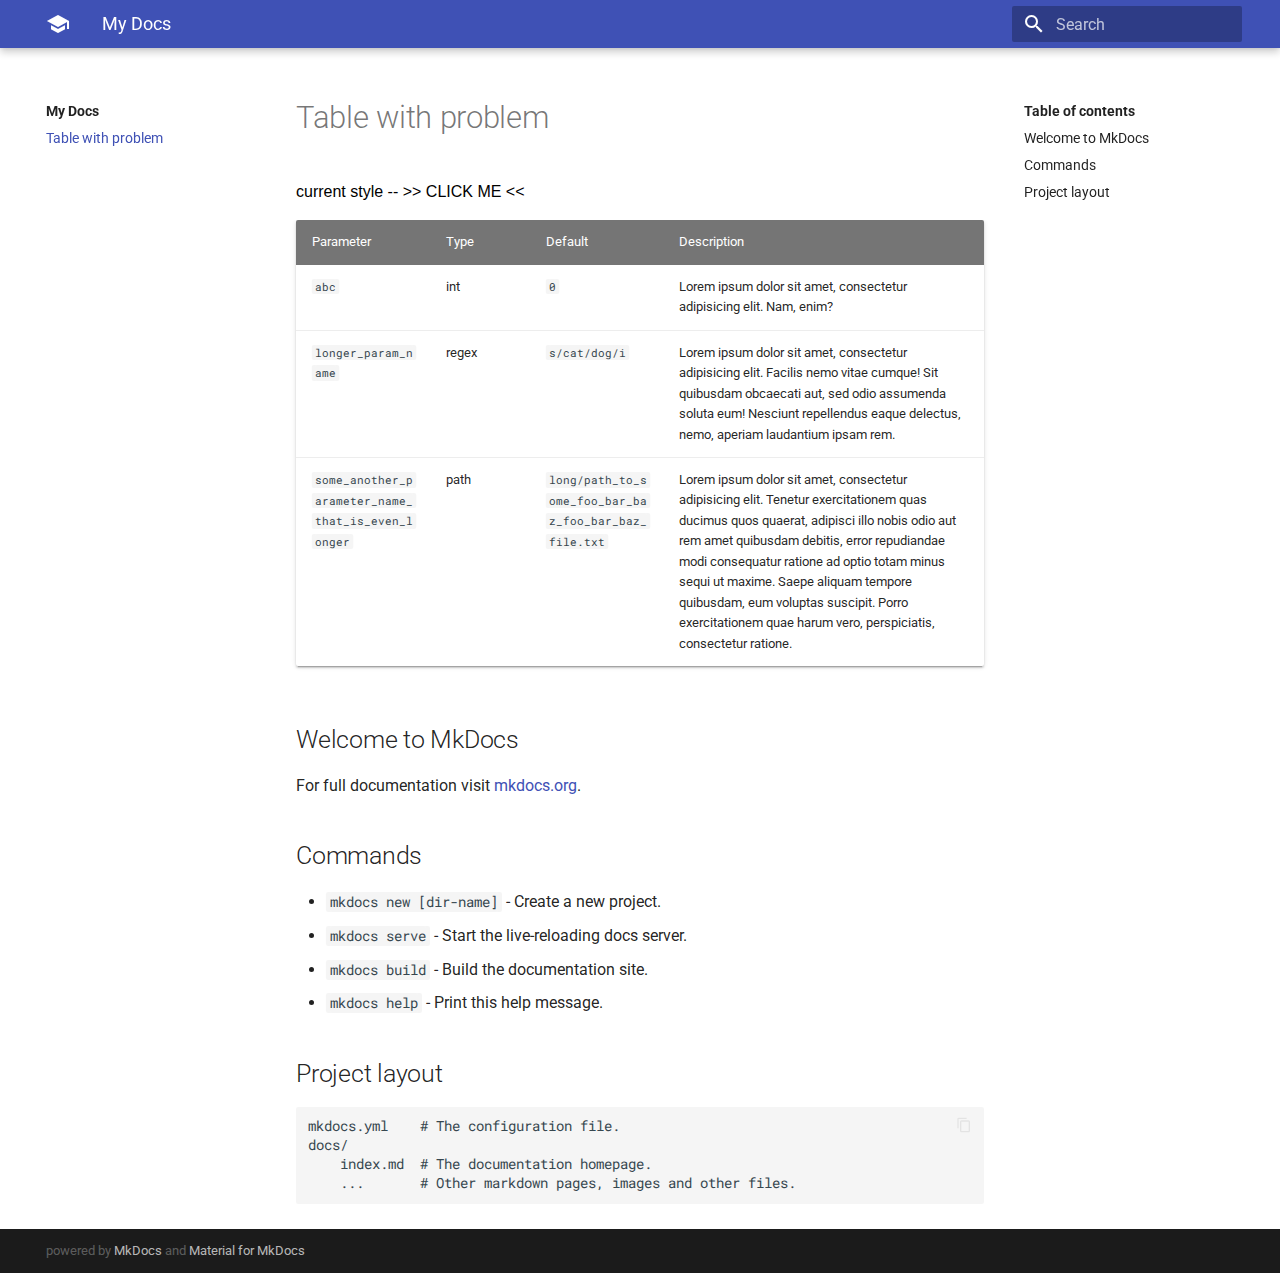
==== commit 11322aec: "Temp fix/hack with manual widths" ====
--- a/docs/index.html
+++ b/docs/index.html
@@ -52,6 +52,8 @@
 
     <link rel="stylesheet" href="assets/fonts/material-icons.css">
 
+
+      <link rel="stylesheet" href="assets/css/style.css">
 
 
   </head>
@@ -283,6 +285,7 @@
 
                 <h1 id="table-with-problem">Table with problem</h1>
 <p><button id="change-table-layout">current style -- &gt;&gt; CLICK ME &lt;&lt;</button></p>
+<div class="explicit-col-width">
 <table>
 <thead>
 <tr>
@@ -313,6 +316,7 @@
 </tr>
 </tbody>
 </table>
+</div>
 <h2 id="welcome-to-mkdocs">Welcome to MkDocs</h2>
 <p>For full documentation visit <a href="https://mkdocs.org">mkdocs.org</a>.</p>
 <h2 id="commands">Commands</h2>
--- a/docs/assets/css/style.css
+++ b/docs/assets/css/style.css
@@ -0,0 +1,13 @@
+/* http://browserhacks.com/#hack-8b9c5852c4b9eb1f2cbaf7d82e0c6576 */
+_::-moz-range-track, body:last-child table {
+  table-layout: fixed;
+}
+
+.md-typeset td {
+  overflow-wrap: break-word;
+}
+
+.explicit-col-width th:nth-child(1) { width: 20%; }
+.explicit-col-width th:nth-child(2) { width: 10%; }
+.explicit-col-width th:nth-child(3) { width: 20%; }
+.explicit-col-width th:nth-child(4) { width: 50%; }
